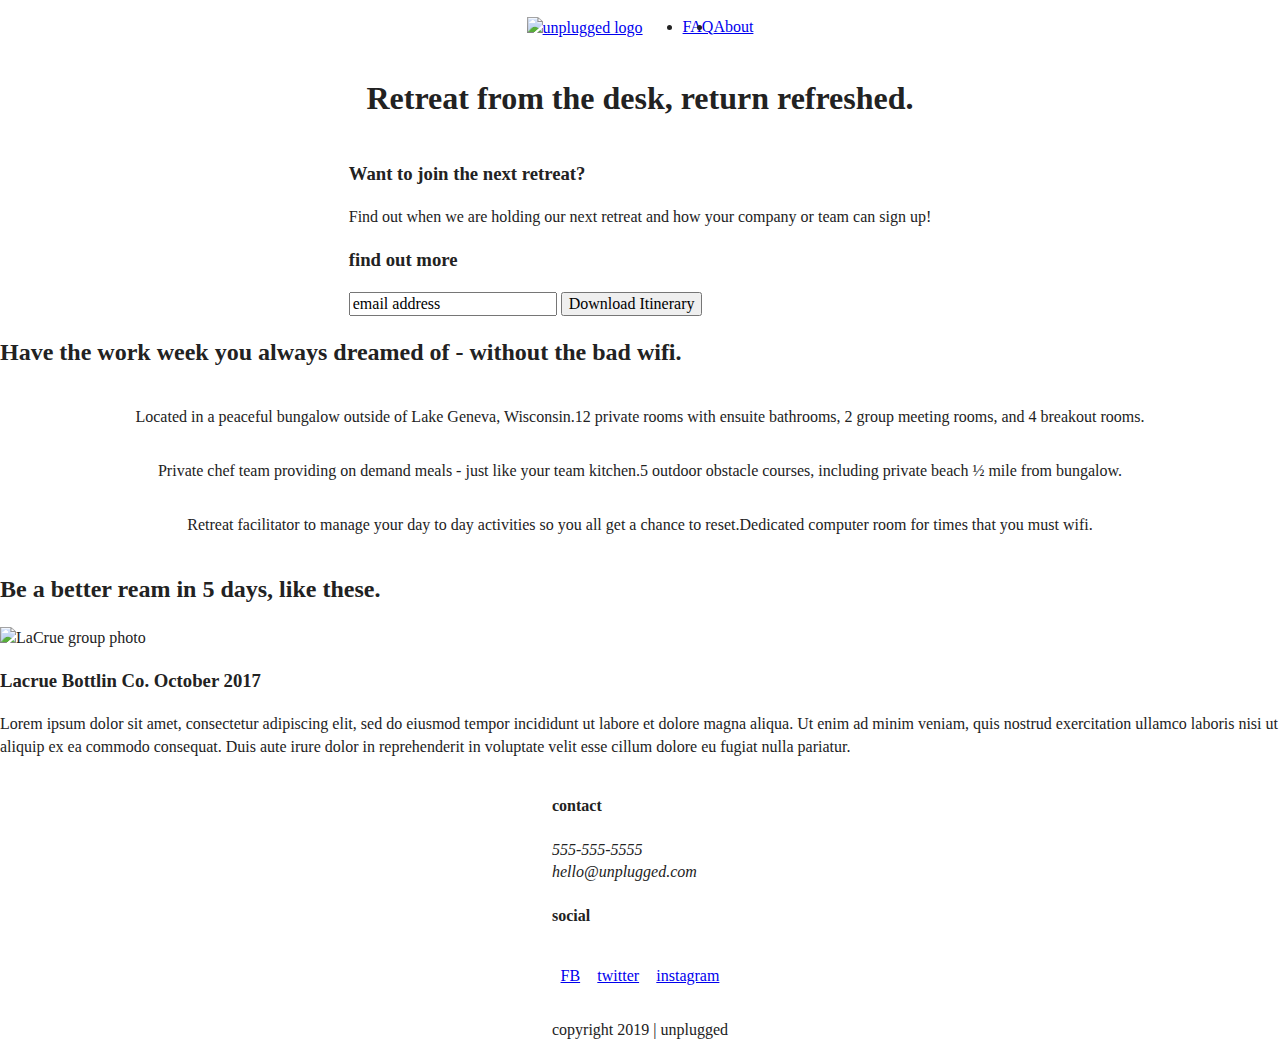
==== index.html @ d58a737f "Added flex properties" ====
<!doctype html>
<html class="no-js" lang="">

<head>
  <meta charset="utf-8">
  <title>Unplugged | Home</title>
  <meta name="description" content="">
  <meta name="viewport" content="width=device-width, initial-scale=1">

  <meta property="og:title" content="">
  <meta property="og:type" content="">
  <meta property="og:url" content="">
  <meta property="og:image" content="">

  <link rel="manifest" href="site.webmanifest">
  <link rel="apple-touch-icon" href="icon.png">
  <!-- Place favicon.ico in the root directory -->

  <link rel="stylesheet" href="css/normalize.css">
  <link rel="stylesheet" href="css/main.css">

  <meta name="theme-color" content="#fafafa">
</head>

<body>
  <header>
    <div class="content-wrapper">
      <a href="#">
        <img src="" alt="unplugged logo">
      </a>
      <div class="header-divider"></div>
        <nav>
          <ul>
            <li><a href="faq/index.html" target="_blank">FAQ</a></li>
            <li><a href="about/index.html" target="_blank">About</a></li>
          </ul>
        </nav>
    </div>
  </header>

  <main>
    <section class="hero-area"> 
      <div class="content-wrapper">
        <h1> Retreat from the desk, return refreshed.</h1>
      </div>
    </section>

    <aside>
      <div class="content-wrapper">
        <div class="form-description">
          <h3>Want to join the next retreat?</h3>
          <p>Find out when we are holding our next retreat and how your company or team can sign up!
          </p>
        </div>
        <div class= "form">
          <h3>find out more</h3>
          <input type="text" name="name" value="email address">
          <input type="button" value="Download Itinerary">
        </div>
      </div>
    </aside>

    <section class="features">
      <div class="content-wrapper">
        <h2>Have the work week you always dreamed of - without the bad wifi.</h2>
        <div class= "features-items">
          <article>
            <p class="fontawesome-icon"></p>
            <p class= "feature-description">Located in a peaceful bungalow outside of Lake Geneva, Wisconsin. </p>
          </article>

          <article>
            <p class="fontawesome-icon"></p>
            <p class= "feature-description">12 private rooms with ensuite bathrooms, 2 group meeting rooms, and 4 breakout rooms.</p>
          </article>

          <article>
            <p class="fontawesome-icon"></p>
            <p class= "feature-description">Private chef team providing on demand meals - just like your team kitchen.</p>
          </article>

          <article>
            <p class="fontawesome-icon"></p>
            <p class= "feature-description">5 outdoor obstacle courses, including private beach ½ mile from bungalow.</p>
          </article>

          <article>
            <p class="fontawesome-icon"></p>
            <p class= "feature-description">Retreat facilitator to manage your day to day activities so you all get a chance to reset.</p>
          </article>

          <article>
            <p class="fontawesome-icon"></p>
            <p class= "feature-description">Dedicated computer room for times that you must wifi.</p>
          </article>
      </div>
      </div>

    </section>

    <section class= "reviews">
      <div class= "content-wrapper">
          <h2>Be a better ream in 5 days, like these.</h2>
          <img src="" alt="LaCrue group photo">
        <article>
          <div class="review-quote">
          <h3>Lacrue Bottlin Co. October 2017</h3>
          <p>Lorem ipsum dolor sit amet, consectetur adipiscing elit, sed do eiusmod tempor incididunt ut labore et dolore magna aliqua. Ut enim ad minim veniam, quis nostrud exercitation ullamco laboris nisi ut aliquip ex ea commodo consequat. Duis aute irure dolor in reprehenderit in voluptate velit esse cillum dolore eu fugiat nulla pariatur. </p>
        </div>
        </article>
      </div>
    </section>

</main>

<footer>
  <div class="content-wrapper">
    <div class= "footer-content">
      <div class="contact">
        <h4>contact</h4>
        <address>
          <p>555-555-5555<br>
            hello@unplugged.com
          </p>
        </address>
      </div>
      <div class="social">
        <h4>social</h4>
        <div class="social-icons">
          <p>
            <a href="https://www.facebook.com/yoursite" target="_blank">FB</a>
          </p>
          <p>
            <a href="https://www.twitter.com/yoursite" target="_blank">twitter</a>
          </p>
          <p>
            <a href="https://www.instagram.com/yoursite" target="_blank">instagram</a>
          </p>
        </div>
      </div>
      <div class="copyright">
        <p>copyright 2019 | unplugged</p>
      </div>
    </div>
  </div>

  
</footer>

  <script src="js/vendor/modernizr-3.11.2.min.js"></script>
  <script src="js/plugins.js"></script>
  <script src="js/main.js"></script>

  <!-- Google Analytics: change UA-XXXXX-Y to be your site's ID. -->
  <script>
    window.ga = function () { ga.q.push(arguments) }; ga.q = []; ga.l = +new Date;
    ga('create', 'UA-XXXXX-Y', 'auto'); ga('set', 'anonymizeIp', true); ga('set', 'transport', 'beacon'); ga('send', 'pageview')
  </script>
  <script src="https://www.google-analytics.com/analytics.js" async></script>
</body>
</html>
---- css/main.css ----
/*! HTML5 Boilerplate v6.1.0 | MIT License | https://html5boilerplate.com/ */

/*
 * What follows is the result of much research on cross-browser styling.
 * Credit left inline and big thanks to Nicolas Gallagher, Jonathan Neal,
 * Kroc Camen, and the H5BP dev community and team.
 */

/* ==========================================================================
   Base styles: opinionated defaults
   ========================================================================== */

   html {
    color: #222;
    font-size: 1em;
    line-height: 1.4;
}

/*
 * Remove text-shadow in selection highlight:
 * https://twitter.com/miketaylr/status/12228805301
 *
 * Vendor-prefixed and regular ::selection selectors cannot be combined:
 * https://stackoverflow.com/a/16982510/7133471
 *
 * Customize the background color to match your design.
 */

::-moz-selection {
    background: #b3d4fc;
    text-shadow: none;
}

::selection {
    background: #b3d4fc;
    text-shadow: none;
}

/*
 * A better looking default horizontal rule
 */

hr {
    display: block;
    height: 1px;
    border: 0;
    border-top: 1px solid #ccc;
    margin: 1em 0;
    padding: 0;
}

/*
 * Remove the gap between audio, canvas, iframes,
 * images, videos and the bottom of their containers:
 * https://github.com/h5bp/html5-boilerplate/issues/440
 */

audio,
canvas,
iframe,
img,
svg,
video {
    vertical-align: middle;
}

/*
 * Remove default fieldset styles.
 */

fieldset {
    border: 0;
    margin: 0;
    padding: 0;
}

/*
 * Allow only vertical resizing of textareas.
 */

textarea {
    resize: vertical;
}

/* ==========================================================================
   Browser Upgrade Prompt
   ========================================================================== */

.browserupgrade {
    margin: 0.2em 0;
    background: #ccc;
    color: #000;
    padding: 0.2em 0;
}

/* ==========================================================================
   Author's custom styles
   ========================================================================== */

/***** Base Styles *****/

header, footer{
  display:flex;
  justify-content: center;
  align-items: center;
  flex-flow: row wrap;
}

header .content-wrapper{
  display:flex;
  justify-content: center;
  align-items: center;
  flex-flow: row wrap;
}

header nav{
  display: flex;
  justify-content: space-around ;
  align-items: center;
  flex-flow: row wrap;
}

header nav ul{
  display:flex;
  justify-content:space-around;
}

footer .social-icons{
  display: flex;
  justify-content: space-around;
  align-items: center;
}

footer .social-icons p {
  display: flex;
  justify-content: center;
  align-items: center;
}

/***** Homepage *****/

.hero-area{
  display: flex;
  justify-content: center;
}

aside{
  display: flex;
  justify-content: center;
  align-items: center;
  flex-flow: row wrap;
}

.features{
  display: flex;
  justify-content: center;
}

.features .features-items{
  display: flex;
  justify-content: center;
  align-items: center;
  flex-flow: row wrap;
}

.reviews{
  display:flex;
  justify-content: center;
  flex-flow: row wrap;
}

/***** ABOUT *****/

.mission{
  display: flex;
  justify-content: center;
  align-items: center;
  flex-flow: row wrap;
}

.contact-section{
  display:flex;
  justify-content: center;
  align-items: center;
  flex-flow: row wrap;
}


/***** FAQ PAGE *****/

.faq-section{
  display: flex;
  justify-content: center;
  align-items: center;
  flex-flow: row wrap;
}

.faq-section .content-wrapper{
  display: flex;
  justify-content: center;
  align-items: center;
  flex-flow: row wrap;
}










/* ==========================================================================
   Helper classes
   ========================================================================== */

/*
 * Hide visually and from screen readers
 */

.hidden {
    display: none !important;
}

/*
 * Hide only visually, but have it available for screen readers:
 * https://snook.ca/archives/html_and_css/hiding-content-for-accessibility
 *
 * 1. For long content, line feeds are not interpreted as spaces and small width
 *    causes content to wrap 1 word per line:
 *    https://medium.com/@jessebeach/beware-smushed-off-screen-accessible-text-5952a4c2cbfe
 */

.visuallyhidden {
    border: 0;
    clip: rect(0 0 0 0);
    height: 1px;
    margin: -1px;
    overflow: hidden;
    padding: 0;
    position: absolute;
    width: 1px;
    white-space: nowrap; /* 1 */
}

/*
 * Extends the .visuallyhidden class to allow the element
 * to be focusable when navigated to via the keyboard:
 * https://www.drupal.org/node/897638
 */

.visuallyhidden.focusable:active,
.visuallyhidden.focusable:focus {
    clip: auto;
    height: auto;
    margin: 0;
    overflow: visible;
    position: static;
    width: auto;
    white-space: inherit;
}

/*
 * Hide visually and from screen readers, but maintain layout
 */

.invisible {
    visibility: hidden;
}

/*
 * Clearfix: contain floats
 *
 * For modern browsers
 * 1. The space content is one way to avoid an Opera bug when the
 *    `contenteditable` attribute is included anywhere else in the document.
 *    Otherwise it causes space to appear at the top and bottom of elements
 *    that receive the `clearfix` class.
 * 2. The use of `table` rather than `block` is only necessary if using
 *    `:before` to contain the top-margins of child elements.
 */

.clearfix:before,
.clearfix:after {
    content: " "; /* 1 */
    display: table; /* 2 */
}

.clearfix:after {
    clear: both;
}

/* ==========================================================================
   EXAMPLE Media Queries for Responsive Design.
   These examples override the primary ('mobile first') styles.
   Modify as content requires.
   ========================================================================== */

@media only screen and (min-width: 35em) {
    /* Style adjustments for viewports that meet the condition */
}

@media print,
       (-webkit-min-device-pixel-ratio: 1.25),
       (min-resolution: 1.25dppx),
       (min-resolution: 120dpi) {
    /* Style adjustments for high resolution devices */
}

/* ==========================================================================
   Print styles.
   Inlined to avoid the additional HTTP request:
   https://www.phpied.com/delay-loading-your-print-css/
   ========================================================================== */

@media print {
    *,
    *:before,
    *:after {
        background: transparent !important;
        color: #000 !important; /* Black prints faster */
        -webkit-box-shadow: none !important;
        box-shadow: none !important;
        text-shadow: none !important;
    }

    a,
    a:visited {
        text-decoration: underline;
    }

    a[href]:after {
        content: " (" attr(href) ")";
    }

    abbr[title]:after {
        content: " (" attr(title) ")";
    }

    /*
     * Don't show links that are fragment identifiers,
     * or use the `javascript:` pseudo protocol
     */

    a[href^="#"]:after,
    a[href^="javascript:"]:after {
        content: "";
    }

    pre {
        white-space: pre-wrap !important;
    }
    pre,
    blockquote {
        border: 1px solid #999;
        page-break-inside: avoid;
    }

    /*
     * Printing Tables:
     * http://css-discuss.incutio.com/wiki/Printing_Tables
     */

    thead {
        display: table-header-group;
    }

    tr,
    img {
        page-break-inside: avoid;
    }

    p,
    h2,
    h3 {
        orphans: 3;
        widows: 3;
    }

    h2,
    h3 {
        page-break-after: avoid;
    }
}
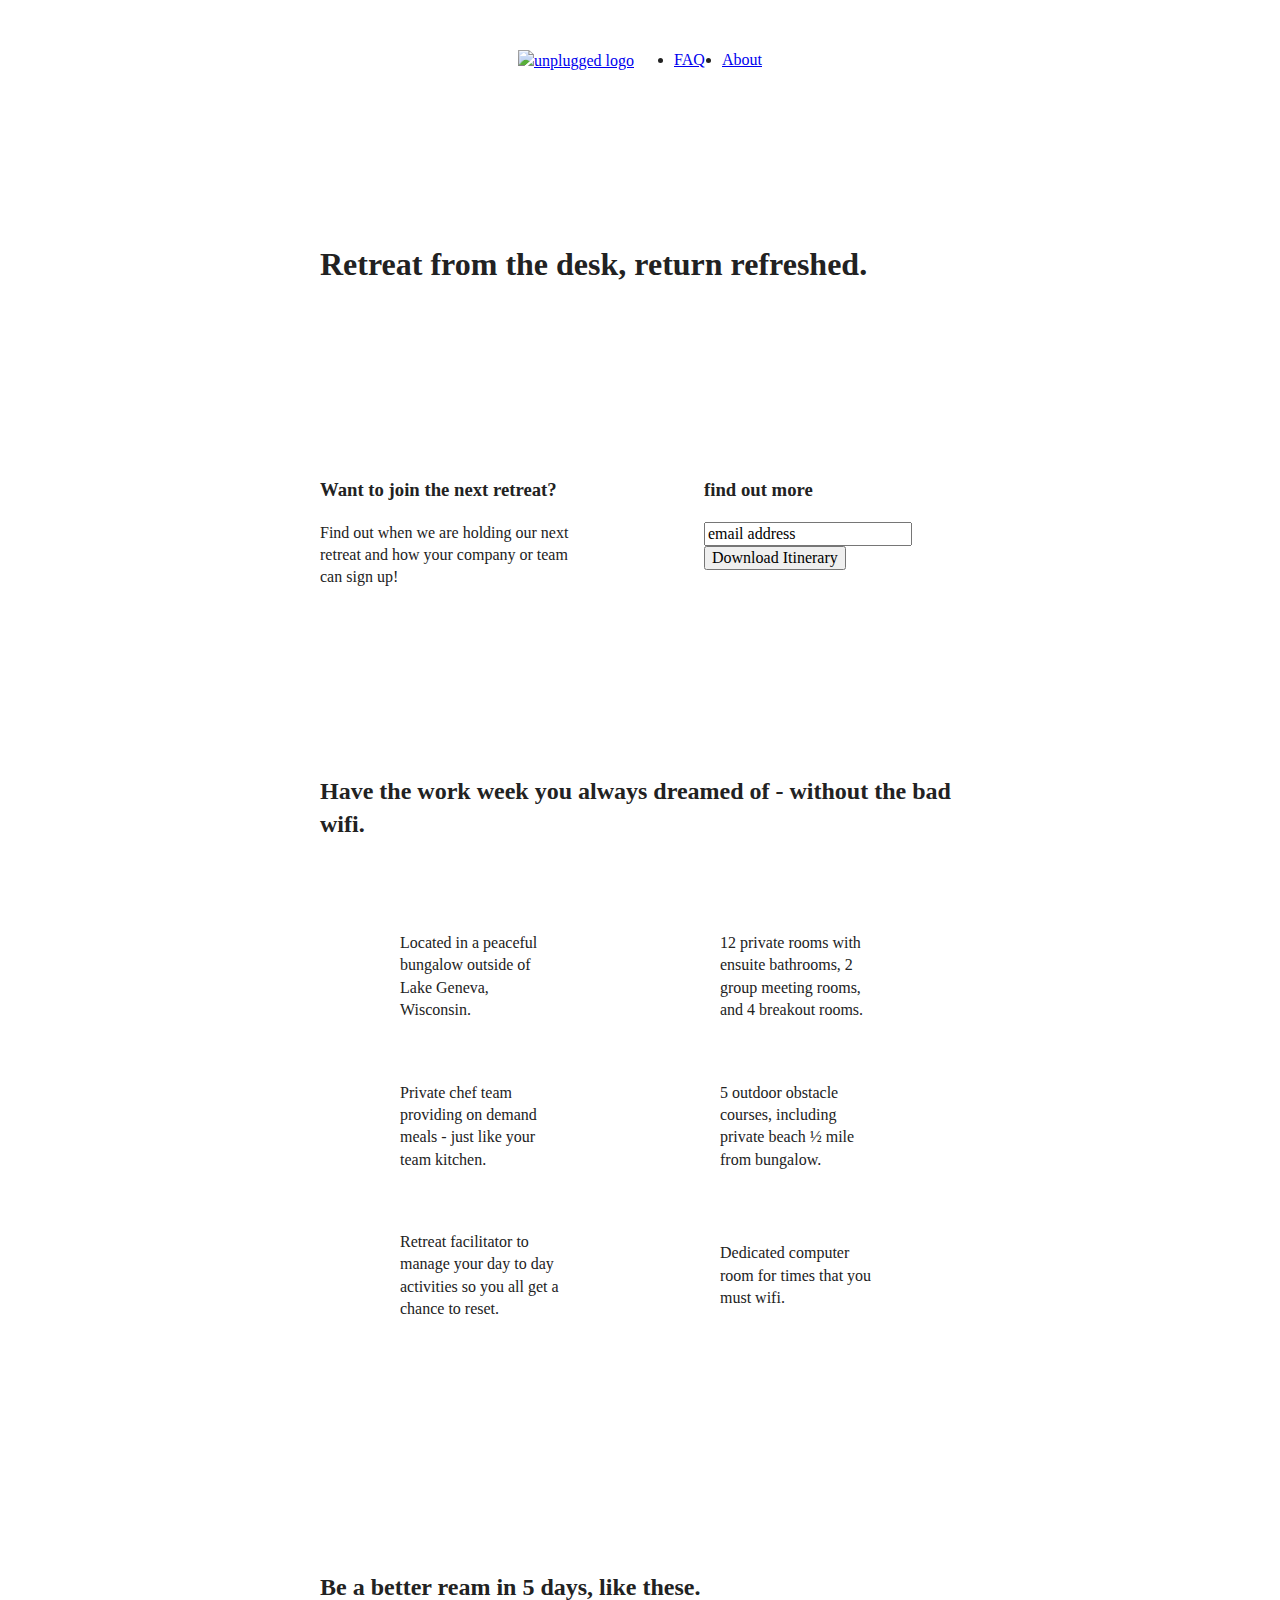
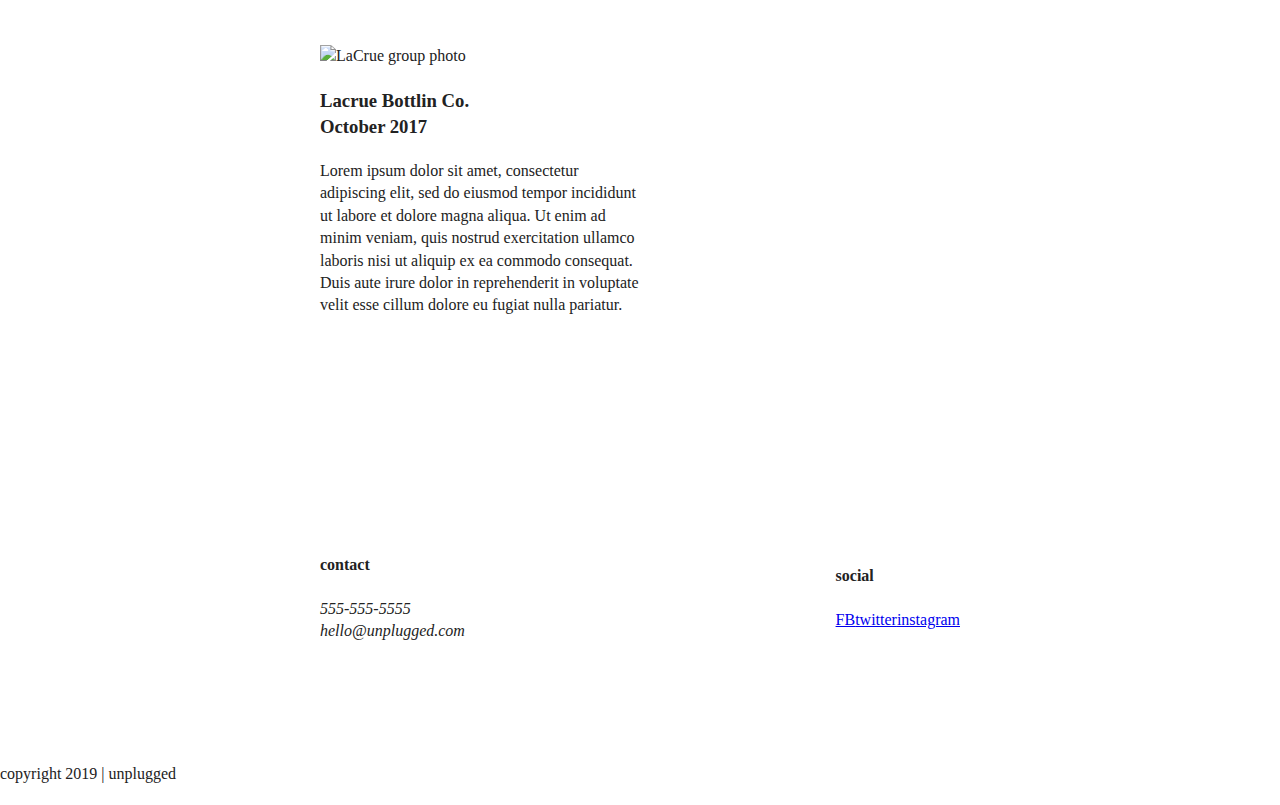
==== commit 7740d7c8: "Added tablet media dimensions" ====
--- a/index.html
+++ b/index.html
@@ -138,13 +138,11 @@
           </p>
         </div>
       </div>
-      <div class="copyright">
+    </div>
+  </div>
+  <div class="copyright">
         <p>copyright 2019 | unplugged</p>
       </div>
-    </div>
-  </div>
-
-  
 </footer>
 
   <script src="js/vendor/modernizr-3.11.2.min.js"></script>
--- a/css/main.css
+++ b/css/main.css
@@ -99,6 +99,11 @@
 
 /***** Base Styles *****/
 
+.content-wrapper{
+  width: 90%;
+  margin: 50px 0;
+}
+
 header, footer{
   display:flex;
   justify-content: center;
@@ -106,11 +111,23 @@
   flex-flow: row wrap;
 }
 
+header{
+  padding: 15px 0;
+}
+
 header .content-wrapper{
   display:flex;
   justify-content: center;
   align-items: center;
   flex-flow: row wrap;
+
+  margin: 0;
+}
+
+.header-divider{
+  width: 100%;
+  height: 1px;
+  margin: 10px 0 20px 0;
 }
 
 header nav{
@@ -118,11 +135,32 @@
   justify-content: space-around ;
   align-items: center;
   flex-flow: row wrap;
+
+  width: 60%;
 }
 
 header nav ul{
   display:flex;
   justify-content:space-around;
+
+  width: 100%;
+}
+
+footer{
+  flex-direction: column;
+}
+
+footer .content-wrapper{
+  width: 55%;
+  margin: 50px 0;
+}
+
+footer p{
+  margin: 0;
+}
+
+footer .contact{
+  margin-bottom: 50px;
 }
 
 footer .social-icons{
@@ -137,12 +175,19 @@
   align-items: center;
 }
 
+.copyright{
+  margin: 20px 0;
+}
+
 /***** Homepage *****/
 
 .hero-area{
   display: flex;
   justify-content: center;
-}
+  flex-flow: row wrap;
+}
+
+/* Aside */
 
 aside{
   display: flex;
@@ -151,17 +196,34 @@
   flex-flow: row wrap;
 }
 
+/* Features */
+
 .features{
   display: flex;
   justify-content: center;
 }
 
+.features h2{
+  margin-bottom: 60px;
+}
+
 .features .features-items{
   display: flex;
   justify-content: center;
   align-items: center;
   flex-flow: row wrap;
 }
+
+.features article{
+  width: 63%;
+  margin: 30px 0;
+}
+
+.features p{
+  margin: 0;
+}
+
+/* Reviews */
 
 .reviews{
   display:flex;
@@ -169,6 +231,15 @@
   flex-flow: row wrap;
 }
 
+.reviews h2{
+  margin-bottom: 40px;
+}
+
+.reviews h3{
+  width: 55%;
+  margin: 20px 0;
+}
+
 /***** ABOUT *****/
 
 .mission{
@@ -185,6 +256,10 @@
   flex-flow: row wrap;
 }
 
+.contact-content p{
+  margin: 0;
+}
+
 
 /***** FAQ PAGE *****/
 
@@ -202,9 +277,13 @@
   flex-flow: row wrap;
 }
 
-
-
-
+.faq-section h2{
+  margin-bottom: 40px;
+}
+
+.faq-content {
+  margin-bottom: 50px;
+}
 
 
 
@@ -297,8 +376,142 @@
    Modify as content requires.
    ========================================================================== */
 
-@media only screen and (min-width: 35em) {
-    /* Style adjustments for viewports that meet the condition */
+@media screen and (min-width: 768px) {
+    /* Tablet Styles */
+
+    /* General Styles */
+    .content-wrapper{
+      max-width: 640px;
+      margin: 100px 0;
+    }
+
+    /***** HOME *****/
+
+    /* Header */
+    header{
+      justify-content: space-around;
+      padding: 33px 0;
+    }
+
+    header .content-wrapper{
+      width: 100%;
+      justify-content: center;
+    }
+
+    header nav{
+      width: 20%;
+    }
+
+    header nav ul{
+      display:flex;
+      justify-content:space-between;
+    }
+
+    .header-divider {
+      display: none;
+  }
+
+  /* Hero section*/
+
+  /* Aside */
+  aside .content-wrapper {
+    margin: 50px 0;
+    display: flex;
+    justify-content: space-between;
+    flex-flow: row wrap;
+  }
+
+  aside .content-wrapper .form-description,
+  aside .content-wrapper .form {        
+      width: 40%;         
+      margin: 0;
+  }  
+
+  /* Features */
+
+  .features article{
+    display: flex;
+    justify-content: center;
+    align-items: center;
+    flex-flow: column wrap;
+    flex-basis: 50%;
+  }
+
+  .features .feature-description{
+    width:50%;
+  }
+
+  /* Reviews */
+  .reviews article{
+    display: flex;
+    justify-content: space-between;
+  }
+
+  .reviews article div{
+    width: 50%;
+  }
+
+  /* Footer */
+  footer .content-wrapper{
+    width: 65%;
+    margin: 100px 0;
+  }
+
+  .footer-content{
+    display:flex;
+    justify-content:space-between;
+    align-items: center;
+  }
+
+  footer .contact{
+    margin-bottom: 0;
+  }
+
+  footer .copyright{
+    width: 100%;
+  }
+
+/***** ABOUT *****/
+
+  .mission-content {
+    display: flex;
+    justify-content:space-between;
+    align-items:center; 
+    padding-top: 20px;
+  }
+
+  .mission-content p {
+    width: 45%;
+  }
+
+  .contact-section .content-wrapper h2 {
+    width: 80%;
+  }
+
+  .contact-content {
+    display: flex;
+    justify-content: space-between;
+    align-items:flex-start;
+  }
+
+  /***** FAQ *****/
+  .faq-section .content-wrapper {
+    justify-content: space-between;
+}
+
+  .faq-content {
+      flex-basis: 45%;
+  }
+
+  .faq-section h2 {
+      width: 100%;
+  }
+
+
+
+}
+@media screen and (min-width: 1200px) {
+    /* Desktop */
 }
 
 @media print,
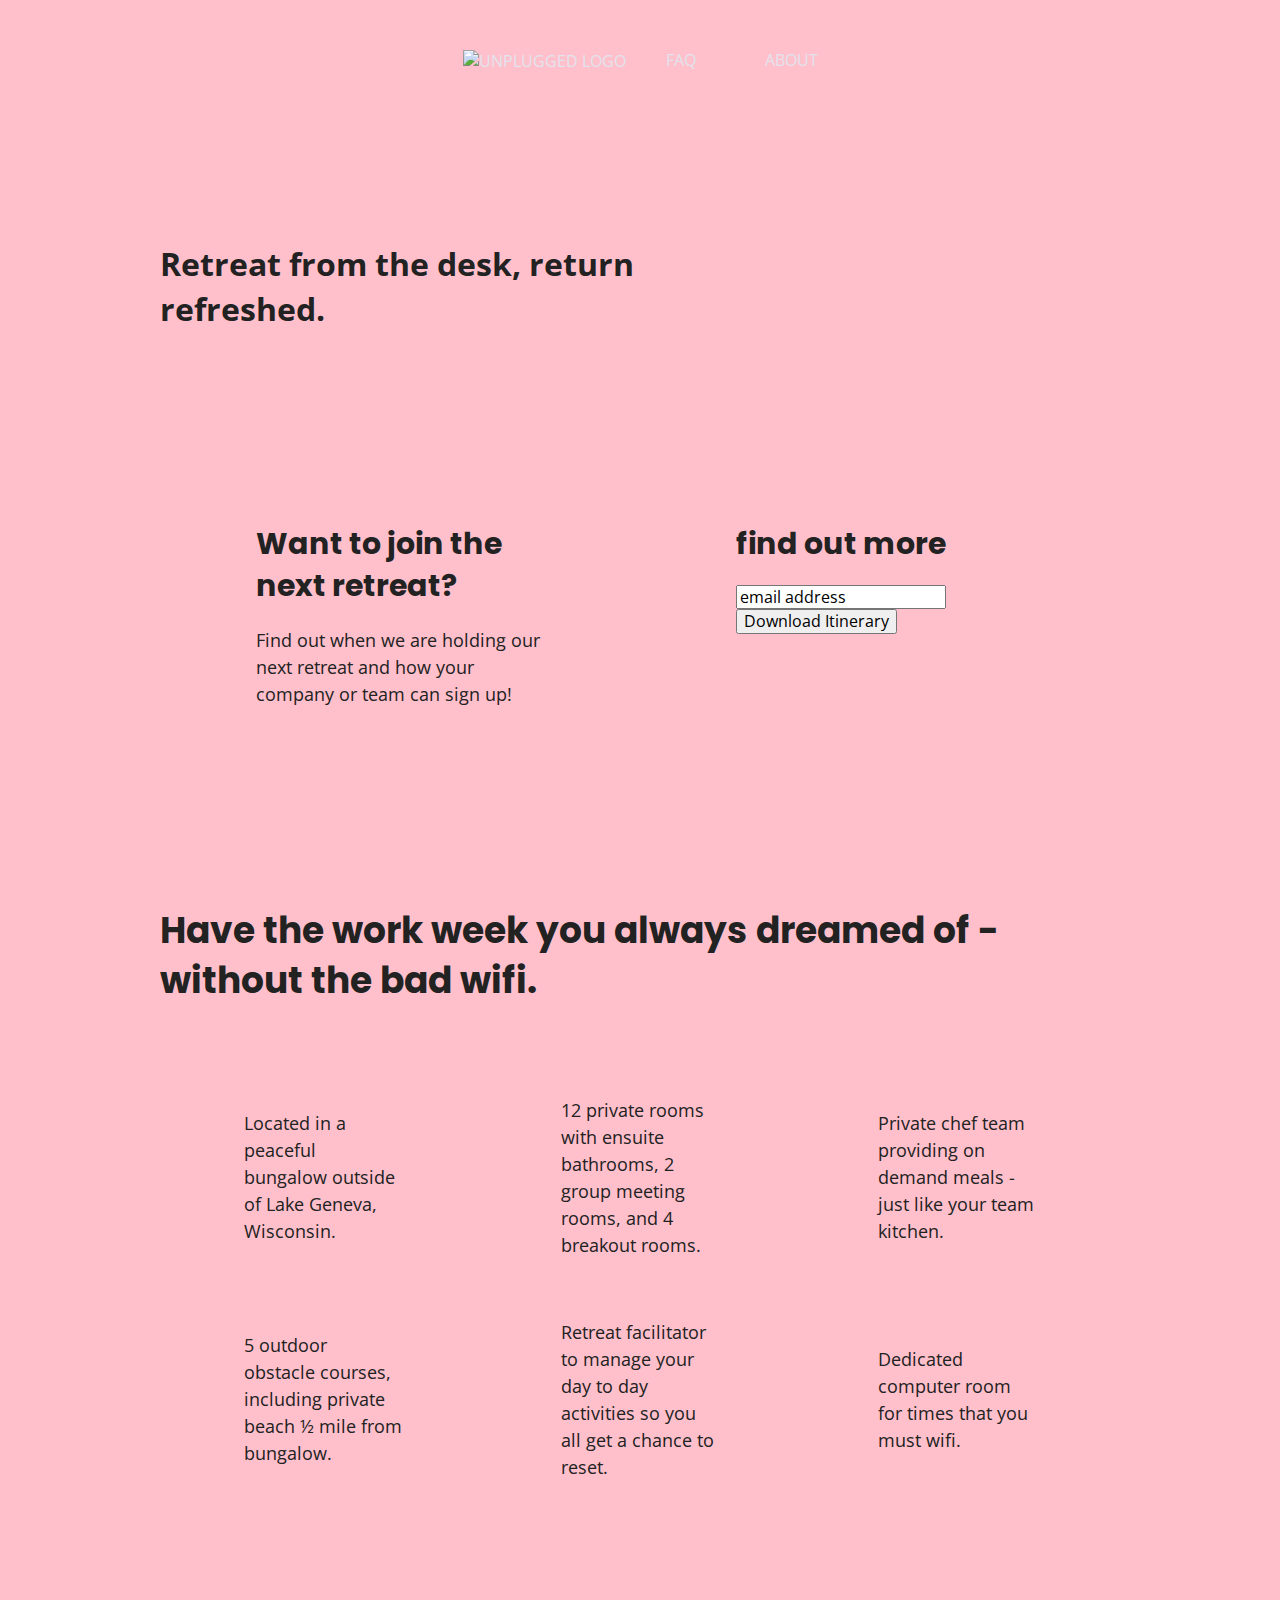
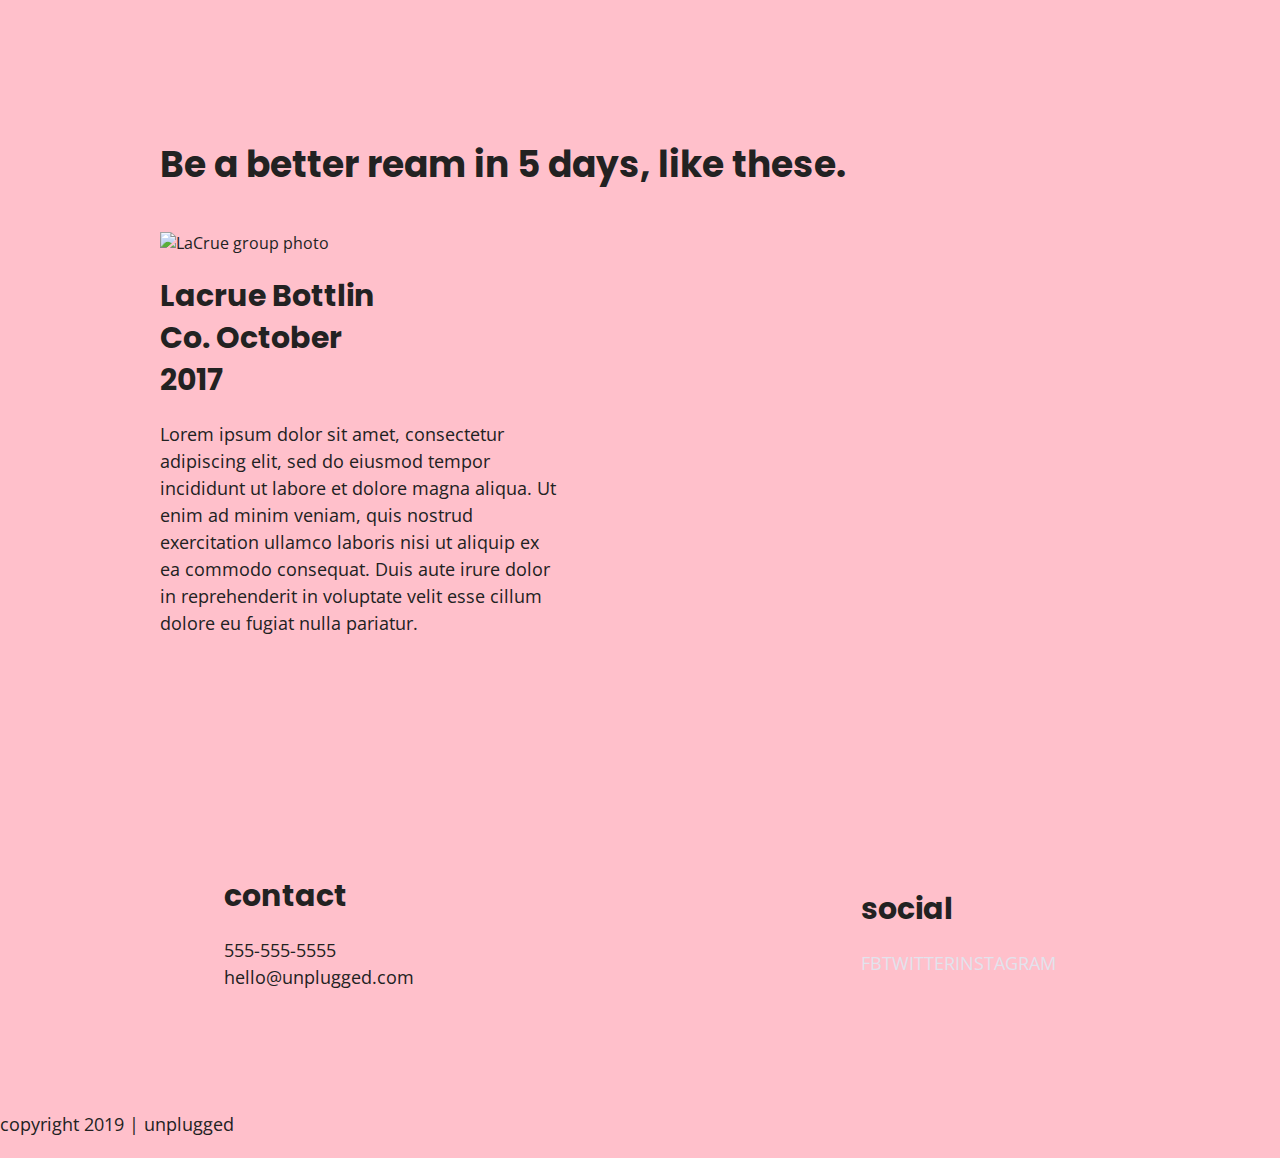
==== commit fa5219ed: "Added font styles/sizes/heights/colors" ====
--- a/index.html
+++ b/index.html
@@ -18,6 +18,9 @@
 
   <link rel="stylesheet" href="css/normalize.css">
   <link rel="stylesheet" href="css/main.css">
+  
+  <!-- Google Fonts -->
+  <link href="https://fonts.googleapis.com/css?family=Open+Sans:400,700|Poppins:500,700" rel="stylesheet">
 
   <meta name="theme-color" content="#fafafa">
 </head>
--- a/css/main.css
+++ b/css/main.css
@@ -97,6 +97,63 @@
    Author's custom styles
    ========================================================================== */
 
+/***** General Layout Styles *****/
+html {
+	font-size: 16px;
+}
+ 
+body {
+    font-family: 'Open Sans', sans-serif;
+    font-size: 1em;
+}
+ 
+ul, ol {
+  list-style-type: none;
+ 
+}
+ 
+a {
+	color: #e2e3ed;
+  text-decoration: none;
+  text-transform: uppercase;
+}
+ 
+h2 {
+  font-family: 'Poppins', sans-serif;
+  font-size: 2.25em;
+}
+ 
+h3, 
+h4 {
+  font-family: 'Poppins', sans-serif;
+  font-size: 1.875em;
+  margin: 20px 0;
+}
+ 
+p {
+	font-size: 1.125em;
+  line-height: 1.5em;
+}
+ 
+img {
+ 
+}
+ 
+figure {
+ 
+}
+ 
+address {
+  font-style: normal;
+}
+ 
+.content-wrapper {
+  width: 90%;
+  margin: 50px 0;
+}
+
+
+   
 /***** Base Styles *****/
 
 .content-wrapper{
@@ -512,6 +569,58 @@
 }
 @media screen and (min-width: 1200px) {
     /* Desktop */
+    body{
+      background-color: pink;
+    }
+/* Base styles */
+    .content-wrapper{
+      max-width: 960px;
+    }
+
+    /* HOME PAGE */
+
+    /* Hero */
+    .hero-area h1{
+      width: 60%;
+    }
+
+    /* Aside */
+    aside .content-wrapper{
+      justify-content: space-around;
+    }
+
+    aside .content-wrapper .form-description,
+    aside .content-wrapper .form {
+        width: 30%;
+    }
+
+    /* Features */
+    .features h2{
+      width: 90%;
+    }
+
+    .features article{
+      flex-basis: 33%;
+    }
+
+    /* Reviews */
+    .reviews article div {
+      width: 42%;
+    }
+
+    /* ABOUT PAGE */
+    .mission h2,
+    .contact-section .content-wrapper h2 {
+        width: 96%;
+    }
+
+    /* FAQ PAGE */
+    .faq h2 {
+      width: 100%;
+  }
+  
+
+
 }
 
 @media print,
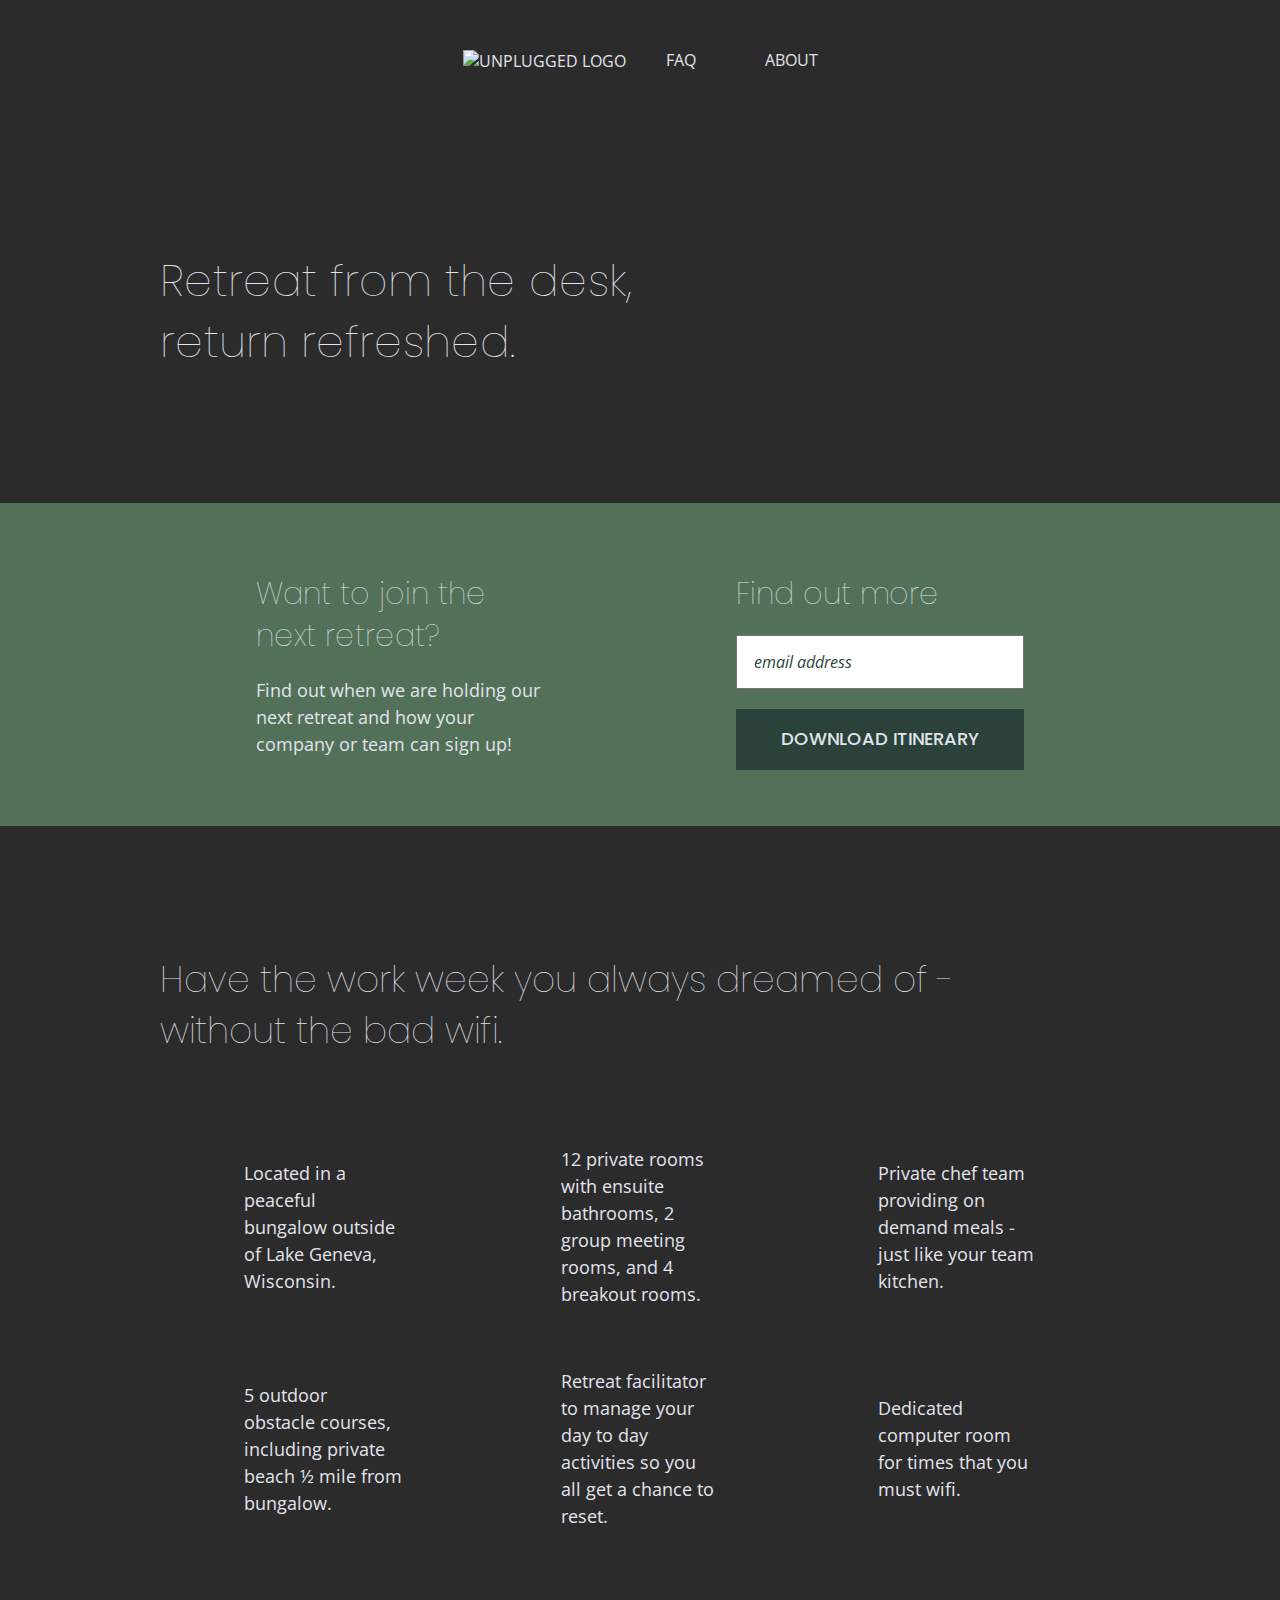
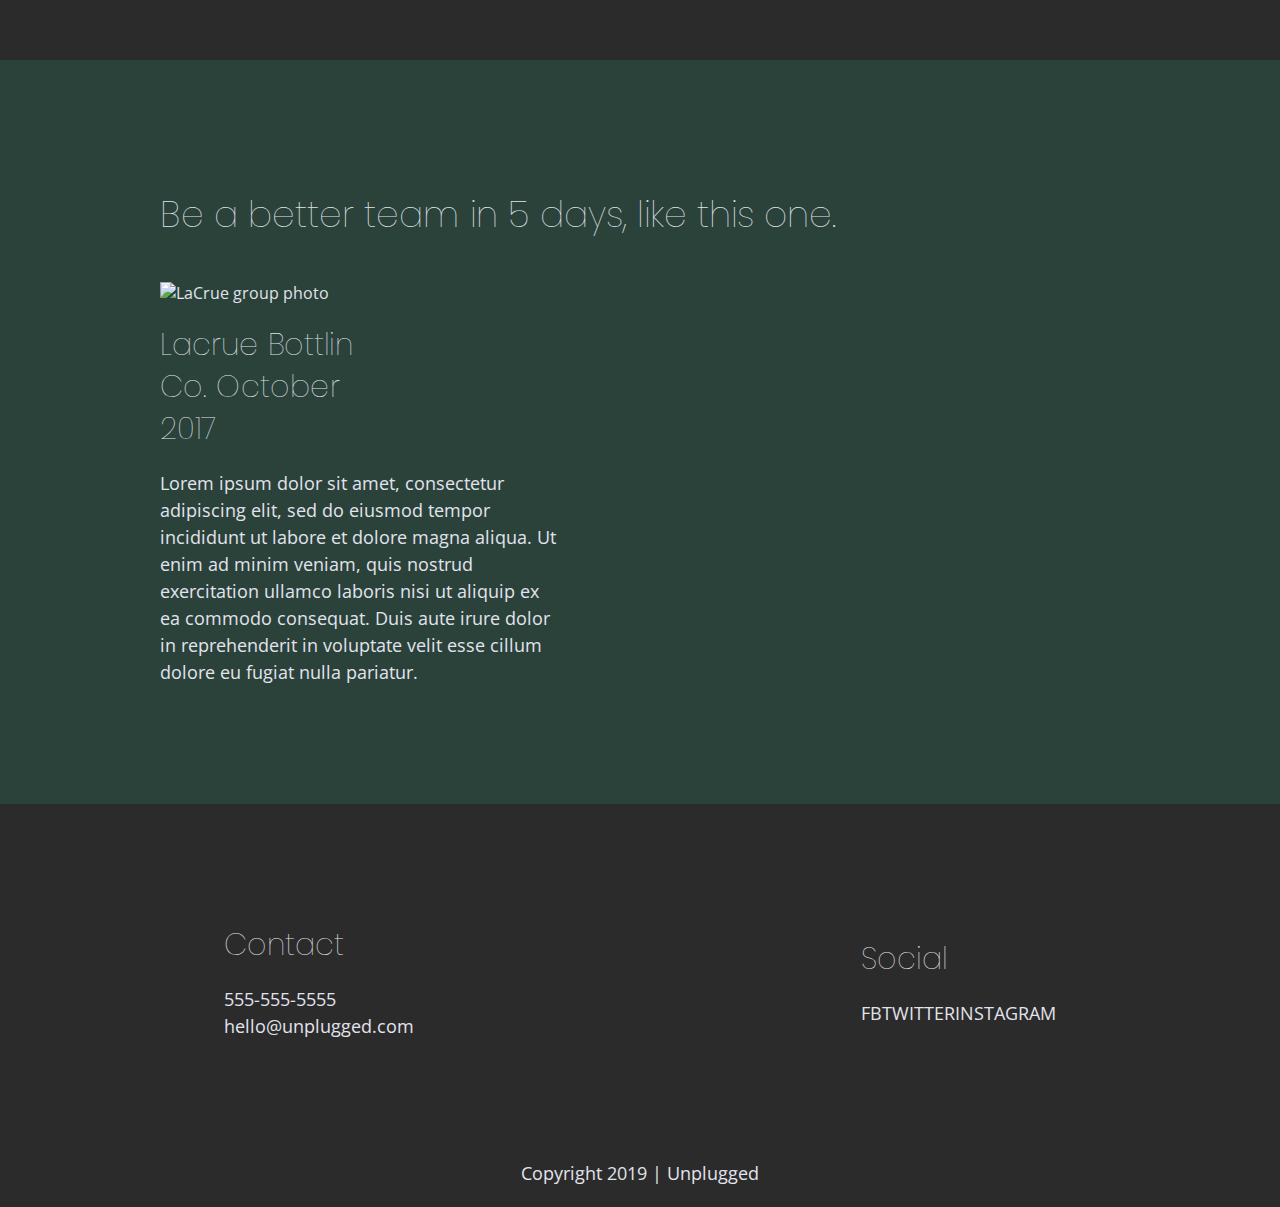
==== commit 124677f7: "Background colors and font colors/styles" ====
--- a/index.html
+++ b/index.html
@@ -56,7 +56,7 @@
           </p>
         </div>
         <div class= "form">
-          <h3>find out more</h3>
+          <h3>Find out more</h3>
           <input type="text" name="name" value="email address">
           <input type="button" value="Download Itinerary">
         </div>
@@ -103,7 +103,7 @@
 
     <section class= "reviews">
       <div class= "content-wrapper">
-          <h2>Be a better ream in 5 days, like these.</h2>
+          <h2>Be a better team in 5 days, like this one.</h2>
           <img src="" alt="LaCrue group photo">
         <article>
           <div class="review-quote">
@@ -113,14 +113,13 @@
         </article>
       </div>
     </section>
-
 </main>
 
 <footer>
   <div class="content-wrapper">
     <div class= "footer-content">
       <div class="contact">
-        <h4>contact</h4>
+        <h4>Contact</h4>
         <address>
           <p>555-555-5555<br>
             hello@unplugged.com
@@ -128,7 +127,7 @@
         </address>
       </div>
       <div class="social">
-        <h4>social</h4>
+        <h4>Social</h4>
         <div class="social-icons">
           <p>
             <a href="https://www.facebook.com/yoursite" target="_blank">FB</a>
@@ -144,7 +143,7 @@
     </div>
   </div>
   <div class="copyright">
-        <p>copyright 2019 | unplugged</p>
+        <p>Copyright 2019 | Unplugged</p>
       </div>
 </footer>
 
--- a/css/main.css
+++ b/css/main.css
@@ -105,6 +105,8 @@
 body {
     font-family: 'Open Sans', sans-serif;
     font-size: 1em;
+    background-color: #2b2b2b;
+    color: #e2e3ed;
 }
  
 ul, ol {
@@ -121,6 +123,7 @@
 h2 {
   font-family: 'Poppins', sans-serif;
   font-size: 2.25em;
+  font-weight: lighter;
 }
  
 h3, 
@@ -128,6 +131,7 @@
   font-family: 'Poppins', sans-serif;
   font-size: 1.875em;
   margin: 20px 0;
+  font-weight: lighter;
 }
  
 p {
@@ -152,8 +156,7 @@
   margin: 50px 0;
 }
 
-
-   
+ 
 /***** Base Styles *****/
 
 .content-wrapper{
@@ -234,16 +237,22 @@
 
 .copyright{
   margin: 20px 0;
+  text-align: center;
 }
 
 /***** Homepage *****/
-
 .hero-area{
   display: flex;
   justify-content: center;
   flex-flow: row wrap;
 }
 
+.hero-area h1{
+  font-family: 'Poppins', Helvetica, Arial, sans-serif;
+  font-weight:lighter;
+  font-size: 2.75em;
+}
+
 /* Aside */
 
 aside{
@@ -251,6 +260,32 @@
   justify-content: center;
   align-items: center;
   flex-flow: row wrap;
+  background-color: #527158;
+}
+aside .form {
+  margin-top: 30px;
+}
+ 
+input[type=text] {
+  box-sizing: border-box;
+  width: 100%;
+  color: #2a423a;
+  font-style: italic;
+  padding: 1em;
+}
+ 
+input[type=button] {
+  width: 100%;
+  padding: 20px 0;
+  margin-top: 20px;
+  background-color: #2a423a;
+  font-family: 'Poppins', Helvetica, Arial, sans-serif;
+  font-weight: 500;
+  font-size: 1.125em;
+  color: #e2e3ed;
+  border: none;
+  text-align: center;
+  text-transform: uppercase;
 }
 
 /* Features */
@@ -286,6 +321,7 @@
   display:flex;
   justify-content: center;
   flex-flow: row wrap;
+  background-color: #2a423a;
 }
 
 .reviews h2{
@@ -569,9 +605,7 @@
 }
 @media screen and (min-width: 1200px) {
     /* Desktop */
-    body{
-      background-color: pink;
-    }
+   
 /* Base styles */
     .content-wrapper{
       max-width: 960px;
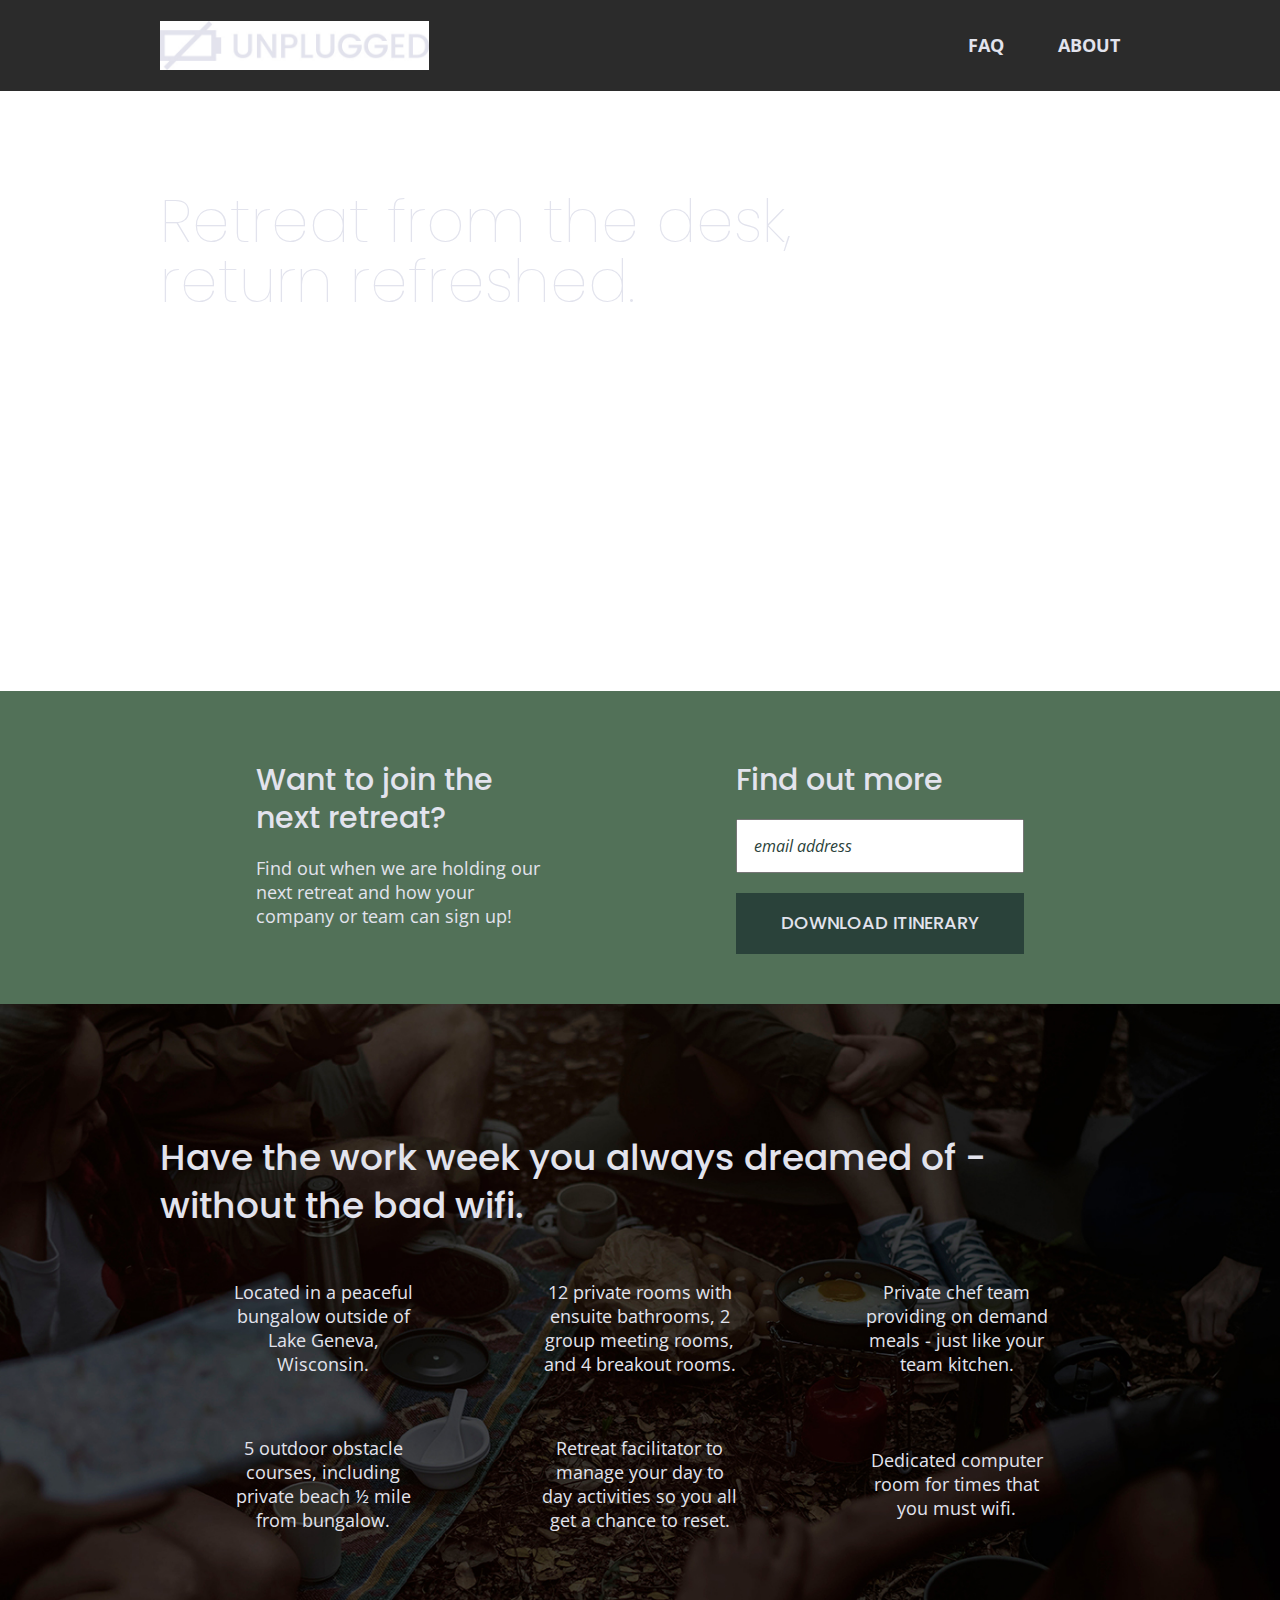
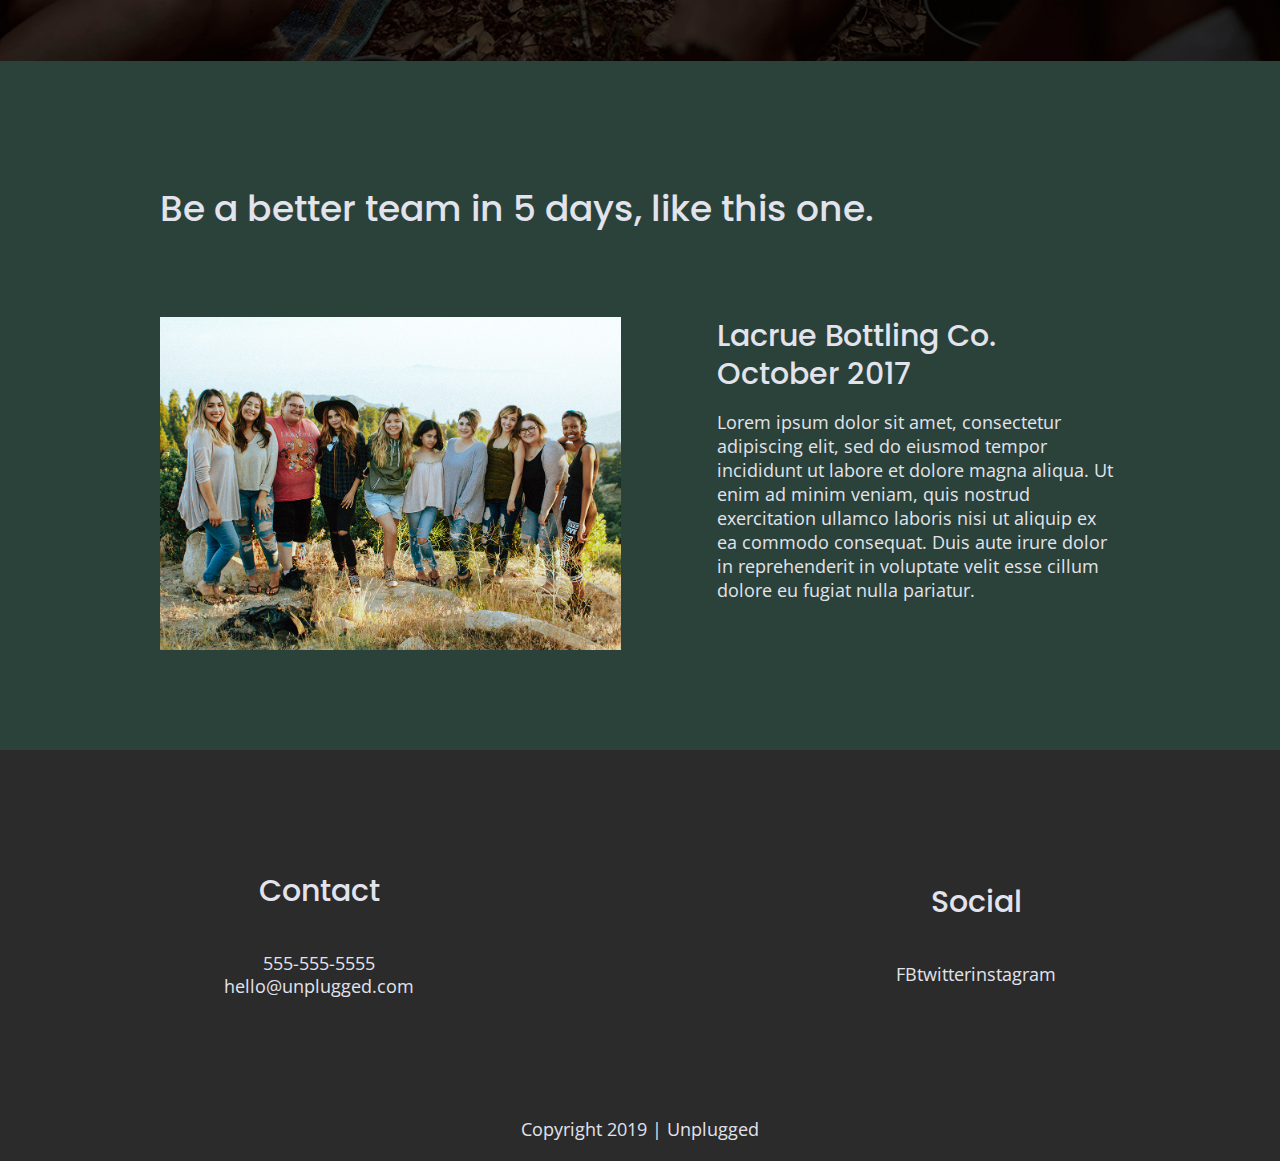
==== commit ffb8bc08: "Responsified fonts and images" ====
--- a/index.html
+++ b/index.html
@@ -28,9 +28,11 @@
 <body>
   <header>
     <div class="content-wrapper">
-      <a href="#">
-        <img src="" alt="unplugged logo">
-      </a>
+      <figure>
+        <a href="#">        
+          <img src="img/unpluggedlogo.jpg" alt="unplugged logo">
+        </a>
+    </figure>
       <div class="header-divider"></div>
         <nav>
           <ul>
@@ -47,7 +49,6 @@
         <h1> Retreat from the desk, return refreshed.</h1>
       </div>
     </section>
-
     <aside>
       <div class="content-wrapper">
         <div class="form-description">
@@ -104,13 +105,15 @@
     <section class= "reviews">
       <div class= "content-wrapper">
           <h2>Be a better team in 5 days, like this one.</h2>
-          <img src="" alt="LaCrue group photo">
-        <article>
-          <div class="review-quote">
-          <h3>Lacrue Bottlin Co. October 2017</h3>
-          <p>Lorem ipsum dolor sit amet, consectetur adipiscing elit, sed do eiusmod tempor incididunt ut labore et dolore magna aliqua. Ut enim ad minim veniam, quis nostrud exercitation ullamco laboris nisi ut aliquip ex ea commodo consequat. Duis aute irure dolor in reprehenderit in voluptate velit esse cillum dolore eu fugiat nulla pariatur. </p>
-        </div>
-        </article>
+         <article> 
+           <figure>
+              <img src="img/lacrue-team-res.jpg" alt="LaCrue group photo">
+            </figure>
+            <div class="review-quote">
+              <h3>Lacrue Bottling Co. October 2017</h3>
+              <p>Lorem ipsum dolor sit amet, consectetur adipiscing elit, sed do eiusmod tempor incididunt ut labore et dolore magna aliqua. Ut enim ad minim veniam, quis nostrud exercitation ullamco laboris nisi ut aliquip ex ea commodo consequat. Duis aute irure dolor in reprehenderit in voluptate velit esse cillum dolore eu fugiat nulla pariatur. </p>
+            </div>
+          </article>
       </div>
     </section>
 </main>
--- a/css/main.css
+++ b/css/main.css
@@ -105,7 +105,6 @@
 body {
     font-family: 'Open Sans', sans-serif;
     font-size: 1em;
-    background-color: #2b2b2b;
     color: #e2e3ed;
 }
  
@@ -117,45 +116,38 @@
 a {
 	color: #e2e3ed;
   text-decoration: none;
-  text-transform: uppercase;
 }
  
 h2 {
   font-family: 'Poppins', sans-serif;
   font-size: 2.25em;
-  font-weight: lighter;
+  font-weight: 500;
 }
  
 h3, 
 h4 {
   font-family: 'Poppins', sans-serif;
-  font-size: 1.875em;
+  font-size: 1.5em;
   margin: 20px 0;
-  font-weight: lighter;
+  font-weight: 500;
 }
  
 p {
-	font-size: 1.125em;
-  line-height: 1.5em;
+	font-size: .875em;
+  line-height: 1.4em;
 }
  
 img {
- 
+ width:100%;
 }
  
 figure {
- 
+ margin: 0;
 }
  
 address {
   font-style: normal;
 }
- 
-.content-wrapper {
-  width: 90%;
-  margin: 50px 0;
-}
-
  
 /***** Base Styles *****/
 
@@ -165,6 +157,7 @@
 }
 
 header, footer{
+  background-color: #2b2b2b;
   display:flex;
   justify-content: center;
   align-items: center;
@@ -182,32 +175,43 @@
   flex-flow: row wrap;
 
   margin: 0;
+}
+
+header figure{
+  width: 60%;
+  display: flex;
+  justify-content: center;
+  align-items: center;
+  flex-flow: row wrap;
 }
 
 .header-divider{
   width: 100%;
   height: 1px;
-  margin: 10px 0 20px 0;
-}
-
-header nav{
+  margin: 10px 0 18px 0;
+  background: #3a3a3a;
+}
+
+header nav{ 
+  width: 65%;
+  font-size: 1.125em;
+  font-weight: 700;
+  text-transform: uppercase;
   display: flex;
   justify-content: space-around ;
   align-items: center;
   flex-flow: row wrap;
-
-  width: 60%;
 }
 
 header nav ul{
+  width: 100%;
   display:flex;
   justify-content:space-around;
-
-  width: 100%;
 }
 
 footer{
   flex-direction: column;
+  text-align: center;
 }
 
 footer .content-wrapper{
@@ -219,6 +223,11 @@
   margin: 0;
 }
 
+footer .content-wrapper {
+  width: 55%;
+  margin: 50px 0;
+}
+
 footer .contact{
   margin-bottom: 50px;
 }
@@ -237,7 +246,6 @@
 
 .copyright{
   margin: 20px 0;
-  text-align: center;
 }
 
 /***** Homepage *****/
@@ -245,12 +253,18 @@
   display: flex;
   justify-content: center;
   flex-flow: row wrap;
+
+  background: url('../img/hero-img-res.jpg');
+  background-size: cover;
+  background-position: center;
+  min-height: 500px;
 }
 
 .hero-area h1{
   font-family: 'Poppins', Helvetica, Arial, sans-serif;
   font-weight:lighter;
   font-size: 2.75em;
+  line-height: 1.2;
 }
 
 /* Aside */
@@ -293,17 +307,15 @@
 .features{
   display: flex;
   justify-content: center;
+  flex-flow: row wrap;
+
+  background: url('../img/picnic-res.jpg');
+  background-size: cover;
+  background-position: center;
 }
 
 .features h2{
   margin-bottom: 60px;
-}
-
-.features .features-items{
-  display: flex;
-  justify-content: center;
-  align-items: center;
-  flex-flow: row wrap;
 }
 
 .features article{
@@ -311,21 +323,30 @@
   margin: 30px 0;
 }
 
+.features .features-items{
+  display: flex;
+  justify-content: center;
+  align-items: center;
+  flex-flow: row wrap;
+}
+
 .features p{
+  text-align: center;
   margin: 0;
 }
 
 /* Reviews */
 
 .reviews{
+  background-color: #2a423a;
   display:flex;
   justify-content: center;
-  flex-flow: row wrap;
-  background-color: #2a423a;
+  flex-flow: row wrap; 
 }
 
 .reviews h2{
   margin-bottom: 40px;
+  line-height: 1;
 }
 
 .reviews h3{
@@ -336,6 +357,7 @@
 /***** ABOUT *****/
 
 .mission{
+  background-color: #527158;
   display: flex;
   justify-content: center;
   align-items: center;
@@ -343,6 +365,7 @@
 }
 
 .contact-section{
+  background-color: #2a423a;
   display:flex;
   justify-content: center;
   align-items: center;
@@ -357,6 +380,7 @@
 /***** FAQ PAGE *****/
 
 .faq-section{
+  background-color: #527158;
   display: flex;
   justify-content: center;
   align-items: center;
@@ -364,6 +388,7 @@
 }
 
 .faq-section .content-wrapper{
+  margin: 50px 0 0 0;
   display: flex;
   justify-content: center;
   align-items: center;
@@ -372,10 +397,15 @@
 
 .faq-section h2{
   margin-bottom: 40px;
+  line-height: 1;
 }
 
 .faq-content {
   margin-bottom: 50px;
+}
+
+.faq-content h4 {
+  line-height: 1.333;
 }
 
 
@@ -478,6 +508,16 @@
       margin: 100px 0;
     }
 
+    h2 {
+      font-size: 2.25em;
+      line-height: 1.333;
+    }
+  
+    h3 {
+        font-size: 1.5em;
+        line-height: 1.25;
+    }
+
     /***** HOME *****/
 
     /* Header */
@@ -488,7 +528,11 @@
 
     header .content-wrapper{
       width: 100%;
-      justify-content: center;
+      justify-content: space-between;
+    }
+
+    header figure{
+      width:28%;
     }
 
     header nav{
@@ -496,7 +540,6 @@
     }
 
     header nav ul{
-      display:flex;
       justify-content:space-between;
     }
 
@@ -505,6 +548,16 @@
   }
 
   /* Hero section*/
+
+  .hero-area {
+    min-height: 600px;
+  }
+
+  .hero-area h1 {
+    font-size: 3em;
+    line-height: 1;
+    margin: 0;
+}
 
   /* Aside */
   aside .content-wrapper {
@@ -522,6 +575,10 @@
 
   /* Features */
 
+  .features h2 {
+    margin-bottom: 20px;
+  }
+
   .features article{
     display: flex;
     justify-content: center;
@@ -531,7 +588,7 @@
   }
 
   .features .feature-description{
-    width:50%;
+    width: 62%;
   }
 
   /* Reviews */
@@ -540,8 +597,18 @@
     justify-content: space-between;
   }
 
-  .reviews article div{
-    width: 50%;
+  .reviews h2 {
+    width: 85%;
+  }
+
+  .reviews article figure,
+  .reviews article div {
+    width: 48%;
+  }
+
+  .reviews h3 {
+    width: 75%;
+    margin: 0;
   }
 
   /* Footer */
@@ -554,11 +621,21 @@
     display:flex;
     justify-content:space-between;
     align-items: center;
+    flex-direction: row;
   }
 
   footer .contact{
     margin-bottom: 0;
   }
+
+  footer h4 {
+    font-size: 1.5em;
+    margin-bottom: 40px;
+  }
+
+  footer p {
+    line-height: 1.285;
+}
 
   footer .copyright{
     width: 100%;
@@ -587,6 +664,10 @@
     align-items:flex-start;
   }
 
+  .contact-content h4 {
+    font-size: 1.5em;
+  }
+
   /***** FAQ *****/
   .faq-section .content-wrapper {
     justify-content: space-between;
@@ -600,22 +681,51 @@
       width: 100%;
   }
 
-
-
-}
+  .faq-section h4,
+  .faq-section p {
+      font-size: .875em;
+      line-height: 1.125;
+  }
+
+}
+
 @media screen and (min-width: 1200px) {
     /* Desktop */
-   
-/* Base styles */
-    .content-wrapper{
+    
+    /* Base styles */
+    header {
+      padding: 15px 0;
+    }
+  
+    .content-wrapper {
       max-width: 960px;
     }
+  
+    h2 {
+      font-size: 2.25em;
+    }
+  
+    h3,
+    h4 {
+        font-size: 1.875em;
+    }
+  
+    p {
+        font-size: 1.125em;
+        line-height: 1.333;
+    }
+
 
     /* HOME PAGE */
+    
+    /* header figure{
+      width:23%;
+    } */
 
     /* Hero */
     .hero-area h1{
-      width: 60%;
+      font-size: 3.75em;
+      width: 80%;
     }
 
     /* Aside */
@@ -628,6 +738,10 @@
         width: 30%;
     }
 
+    .form-description p {
+      font-size: 1.125em;
+    }
+
     /* Features */
     .features h2{
       width: 90%;
@@ -640,21 +754,38 @@
     /* Reviews */
     .reviews article div {
       width: 42%;
+    }
+
+    .reviews h2 {
+      padding-bottom: 50px;
+    }
+
+    footer h4 {
+      font-size: 1.875em;
     }
 
     /* ABOUT PAGE */
     .mission h2,
     .contact-section .content-wrapper h2 {
         width: 96%;
+        font-size: 3em;
+    }
+
+    .contact-content h4 {
+      font-size: 1.875em;
     }
 
     /* FAQ PAGE */
-    .faq h2 {
+    .faq-section h2 {
       width: 100%;
-  }
-  
-
-
+      font-size: 3em;
+    }
+
+    .faq-section h4,
+  .faq-section p {
+      font-size: 1.125em;
+      line-height: 1;
+  }
 }
 
 @media print,
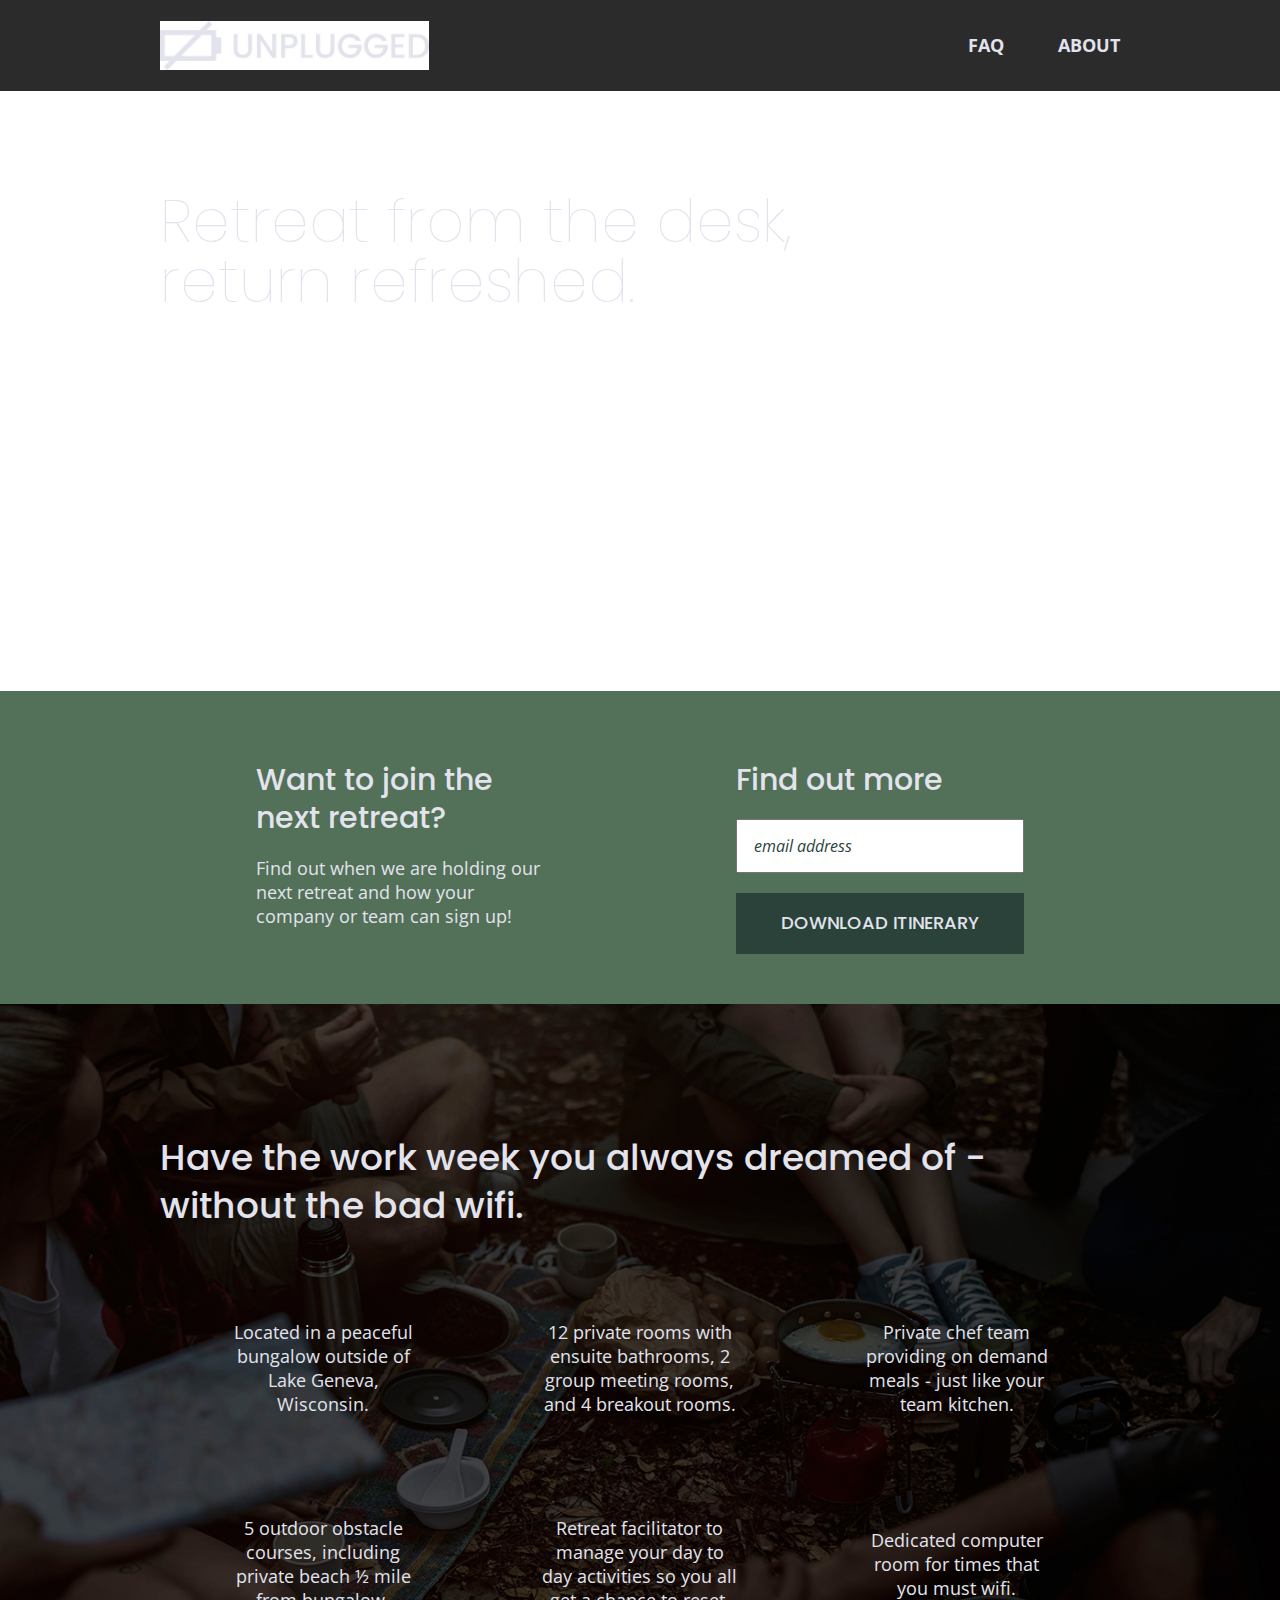
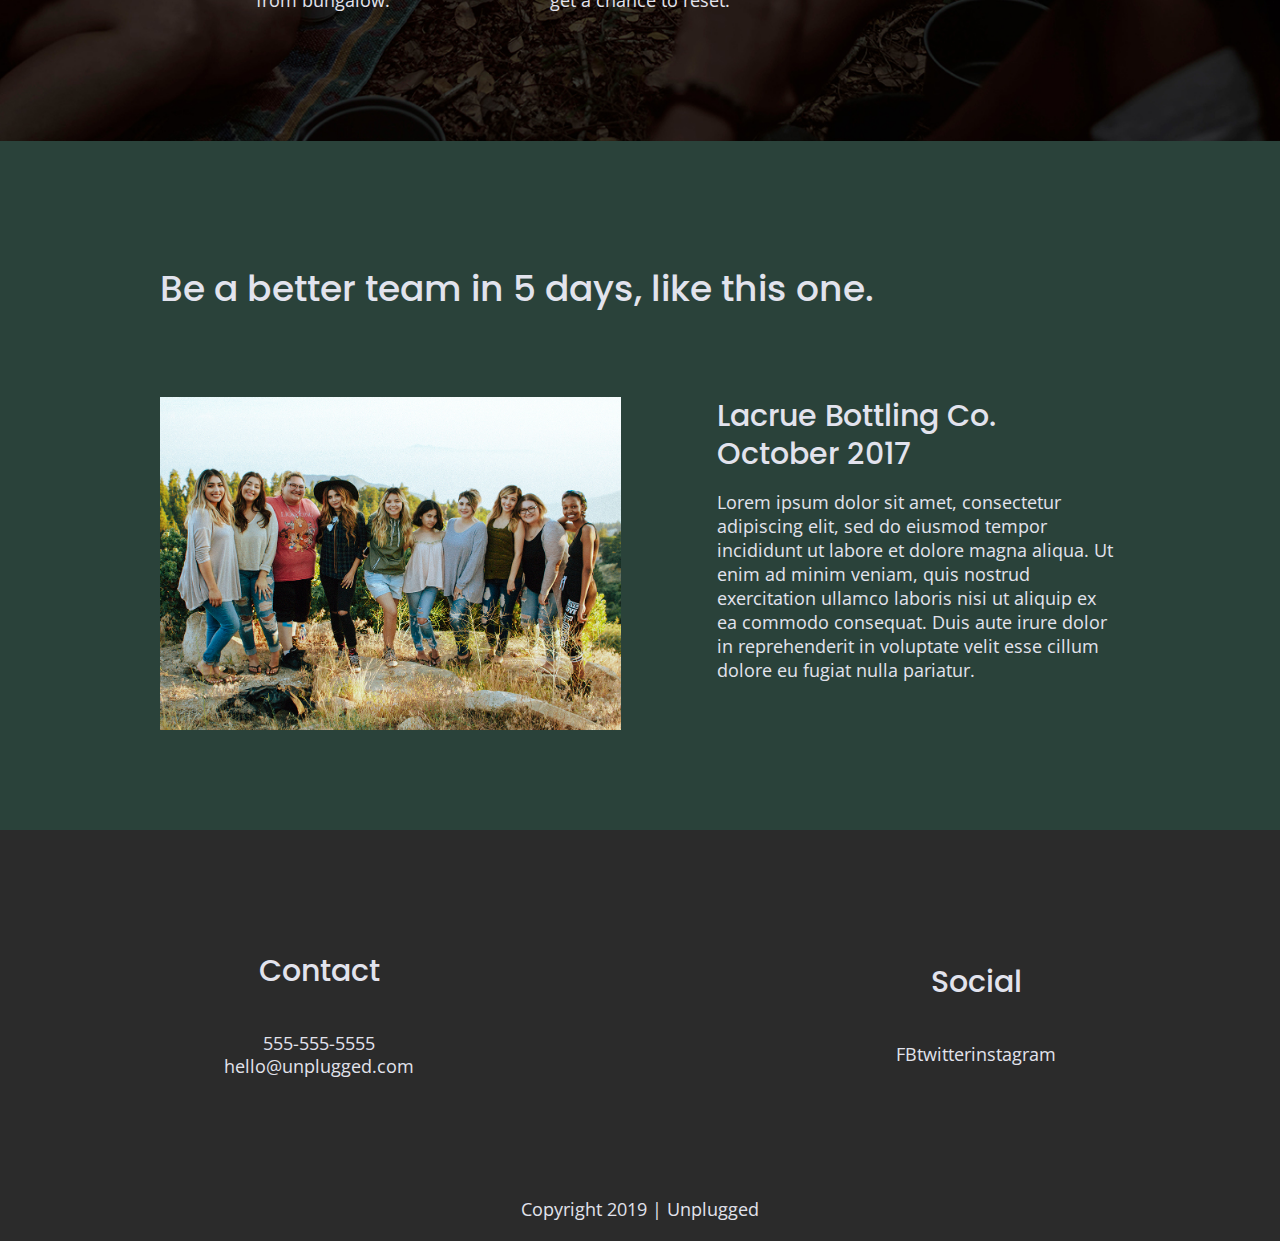
==== commit 6758845b: "Added icons to feeatures section" ====
--- a/index.html
+++ b/index.html
@@ -21,6 +21,9 @@
   
   <!-- Google Fonts -->
   <link href="https://fonts.googleapis.com/css?family=Open+Sans:400,700|Poppins:500,700" rel="stylesheet">
+
+  <!-- FontAwesome CDN version 5.5 -->
+  <link rel="stylesheet" href="https://use.fontawesome.com/releases/v5.5.0/css/all.css" integrity="sha384-B4dIYHKNBt8Bc12p+WXckhzcICo0wtJAoU8YZTY5qE0Id1GSseTk6S+L3BlXeVIU" crossorigin="anonymous">
 
   <meta name="theme-color" content="#fafafa">
 </head>
@@ -69,32 +72,32 @@
         <h2>Have the work week you always dreamed of - without the bad wifi.</h2>
         <div class= "features-items">
           <article>
-            <p class="fontawesome-icon"></p>
+            <i class="fas fa-campground"></i>
             <p class= "feature-description">Located in a peaceful bungalow outside of Lake Geneva, Wisconsin. </p>
           </article>
 
           <article>
-            <p class="fontawesome-icon"></p>
+            <i class="fas fa-bed"></i>
             <p class= "feature-description">12 private rooms with ensuite bathrooms, 2 group meeting rooms, and 4 breakout rooms.</p>
           </article>
 
           <article>
-            <p class="fontawesome-icon"></p>
+            <i class="fas fa-utensils"></i>
             <p class= "feature-description">Private chef team providing on demand meals - just like your team kitchen.</p>
           </article>
 
           <article>
-            <p class="fontawesome-icon"></p>
+            <i class="fas fa-shoe-prints"></i>
             <p class= "feature-description">5 outdoor obstacle courses, including private beach ½ mile from bungalow.</p>
           </article>
 
           <article>
-            <p class="fontawesome-icon"></p>
+            <i class="fas fa-smile"></i>
             <p class= "feature-description">Retreat facilitator to manage your day to day activities so you all get a chance to reset.</p>
           </article>
 
           <article>
-            <p class="fontawesome-icon"></p>
+            <i class="fas fa-wifi"></i>
             <p class= "feature-description">Dedicated computer room for times that you must wifi.</p>
           </article>
       </div>
--- a/css/main.css
+++ b/css/main.css
@@ -323,6 +323,11 @@
   margin: 30px 0;
 }
 
+.features i {
+	font-size: 3.75em;
+  margin-bottom: 40px;
+}
+
 .features .features-items{
   display: flex;
   justify-content: center;
@@ -362,6 +367,22 @@
   justify-content: center;
   align-items: center;
   flex-flow: row wrap;
+}
+
+.map figure{
+  width:100%;
+  height: 0;
+  padding-bottom: 125%;
+  overflow: hidden;
+  position: relative;
+}
+
+.map iframe{
+  width: 100%;
+  height: 100%;
+  position: absolute;
+  top: 0;
+  left: 0;
 }
 
 .contact-section{
@@ -654,6 +675,10 @@
     width: 45%;
   }
 
+  .map figure{
+    padding-bottom: 45.5%;
+  }
+
   .contact-section .content-wrapper h2 {
     width: 80%;
   }
@@ -769,6 +794,10 @@
     .contact-section .content-wrapper h2 {
         width: 96%;
         font-size: 3em;
+    }
+
+    .map figure {
+      padding-bottom: 37.5%;
     }
 
     .contact-content h4 {
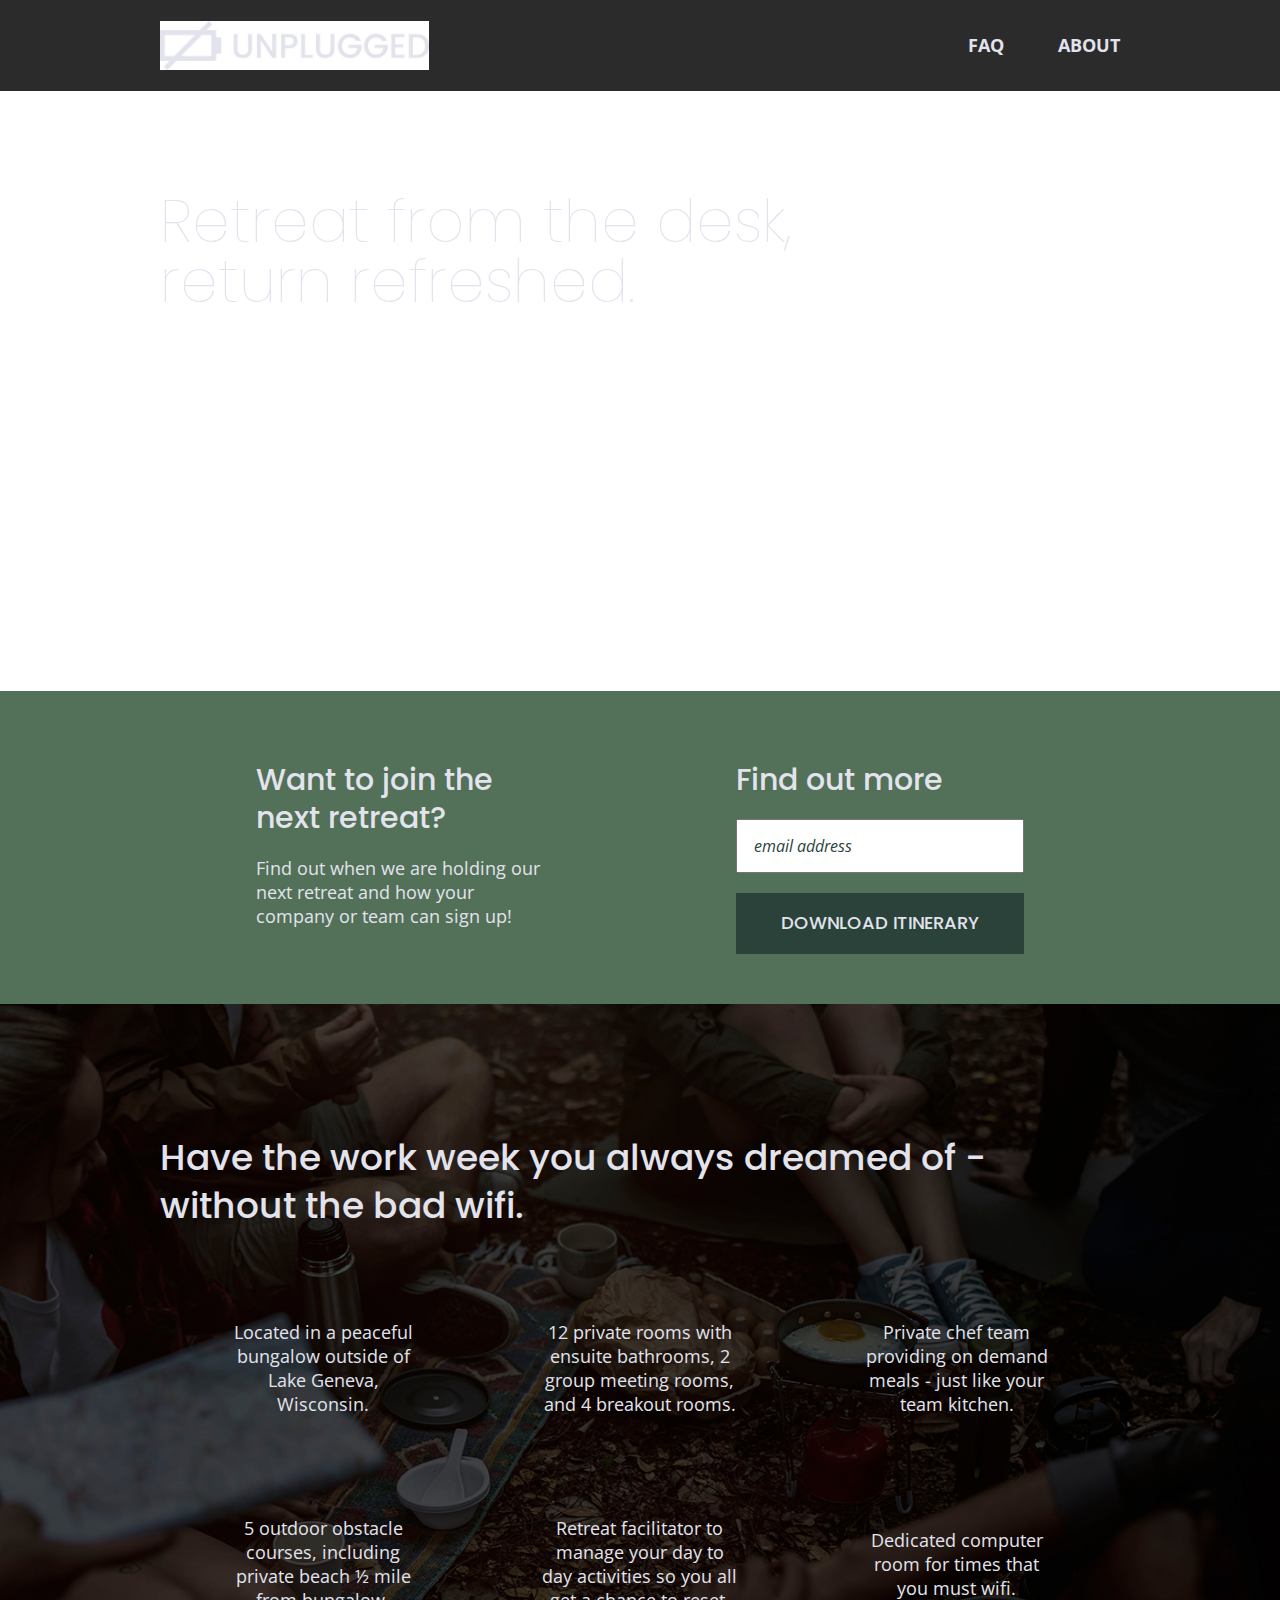
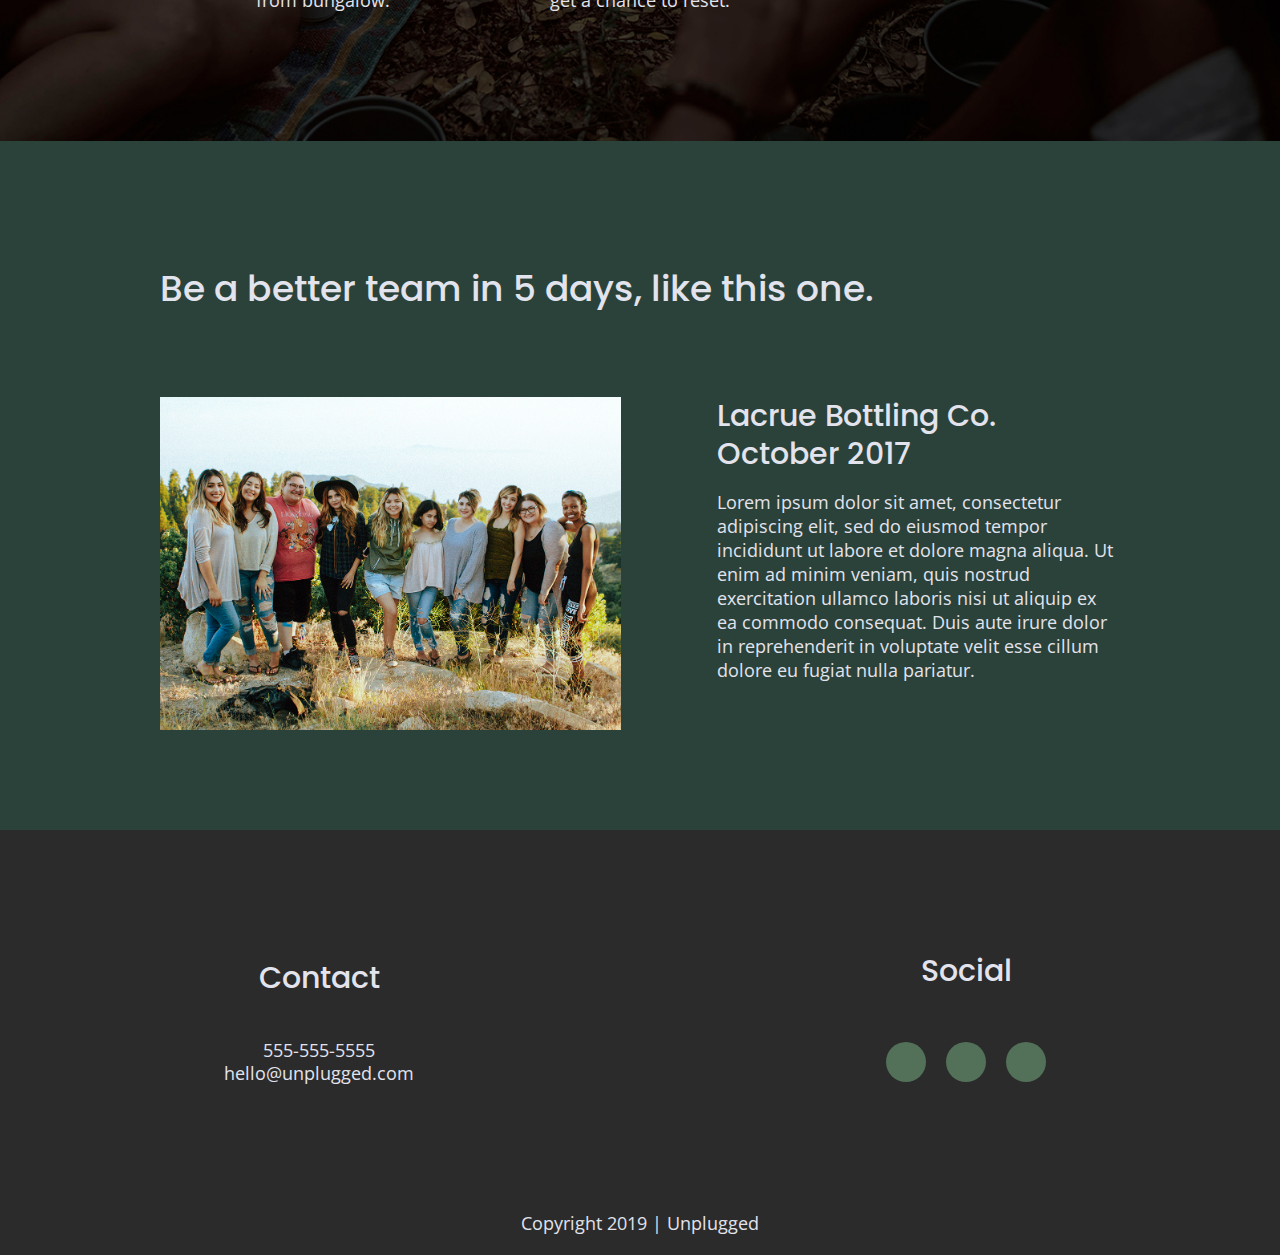
==== commit 55116b81: "Added social icons" ====
--- a/index.html
+++ b/index.html
@@ -136,13 +136,13 @@
         <h4>Social</h4>
         <div class="social-icons">
           <p>
-            <a href="https://www.facebook.com/yoursite" target="_blank">FB</a>
+            <a href="https://www.facebook.com/" target="_blank"><i class="fab fa-facebook"></i></a>
           </p>
           <p>
-            <a href="https://www.twitter.com/yoursite" target="_blank">twitter</a>
+            <a href="https://www.twitter.com/" target="_blank"><i class="fab fa-twitter"></i></a>
           </p>
           <p>
-            <a href="https://www.instagram.com/yoursite" target="_blank">instagram</a>
+            <a href="https://www.instagram.com/yoursite" target="_blank"><i class="fab fa-instagram"></i></a>
           </p>
         </div>
       </div>
--- a/css/main.css
+++ b/css/main.css
@@ -239,9 +239,18 @@
 }
 
 footer .social-icons p {
-  display: flex;
-  justify-content: center;
-  align-items: center;
+  background-color: #527158;
+  border-radius: 50%;
+  width: 40px;
+  height: 40px;
+  margin: 10px;
+  display: flex;
+  justify-content: center;
+  align-items: center;
+}
+
+footer .social-icons p i {
+  font-size: 1.3125em;
 }
 
 .copyright{
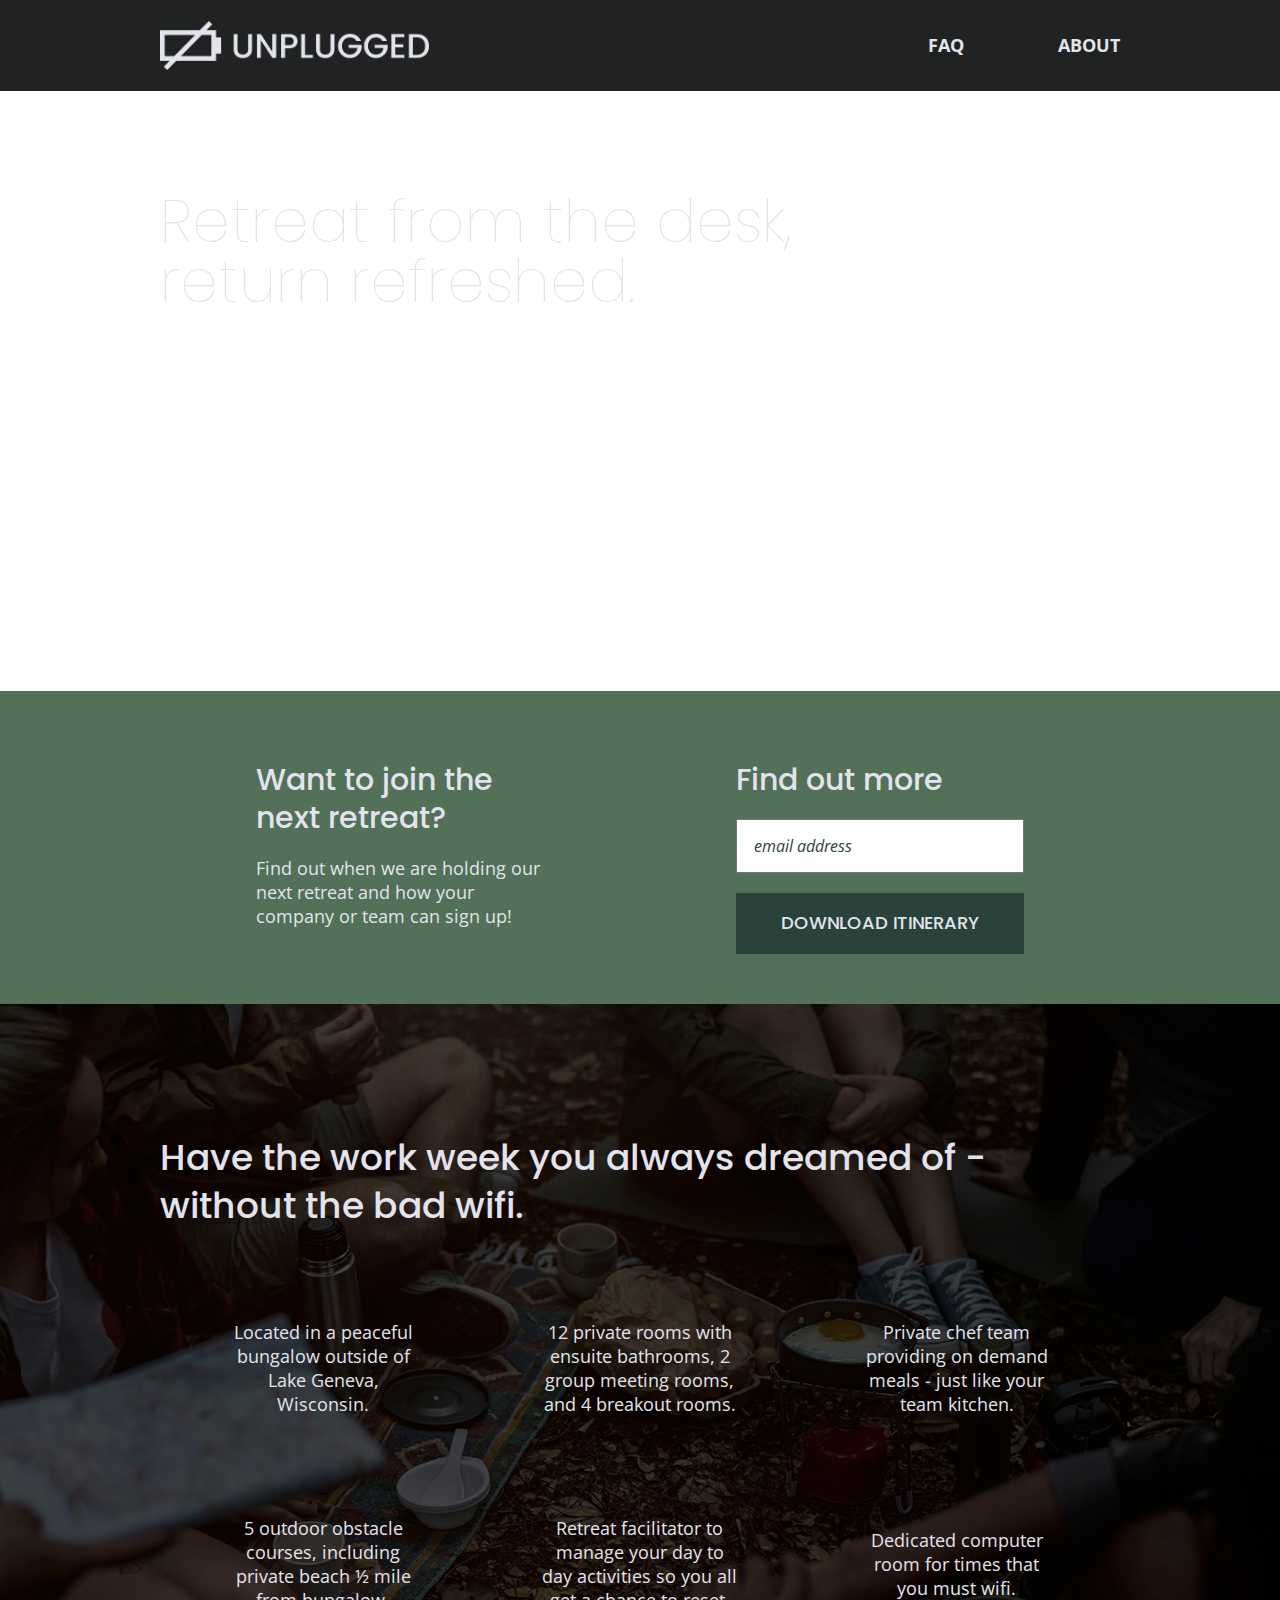
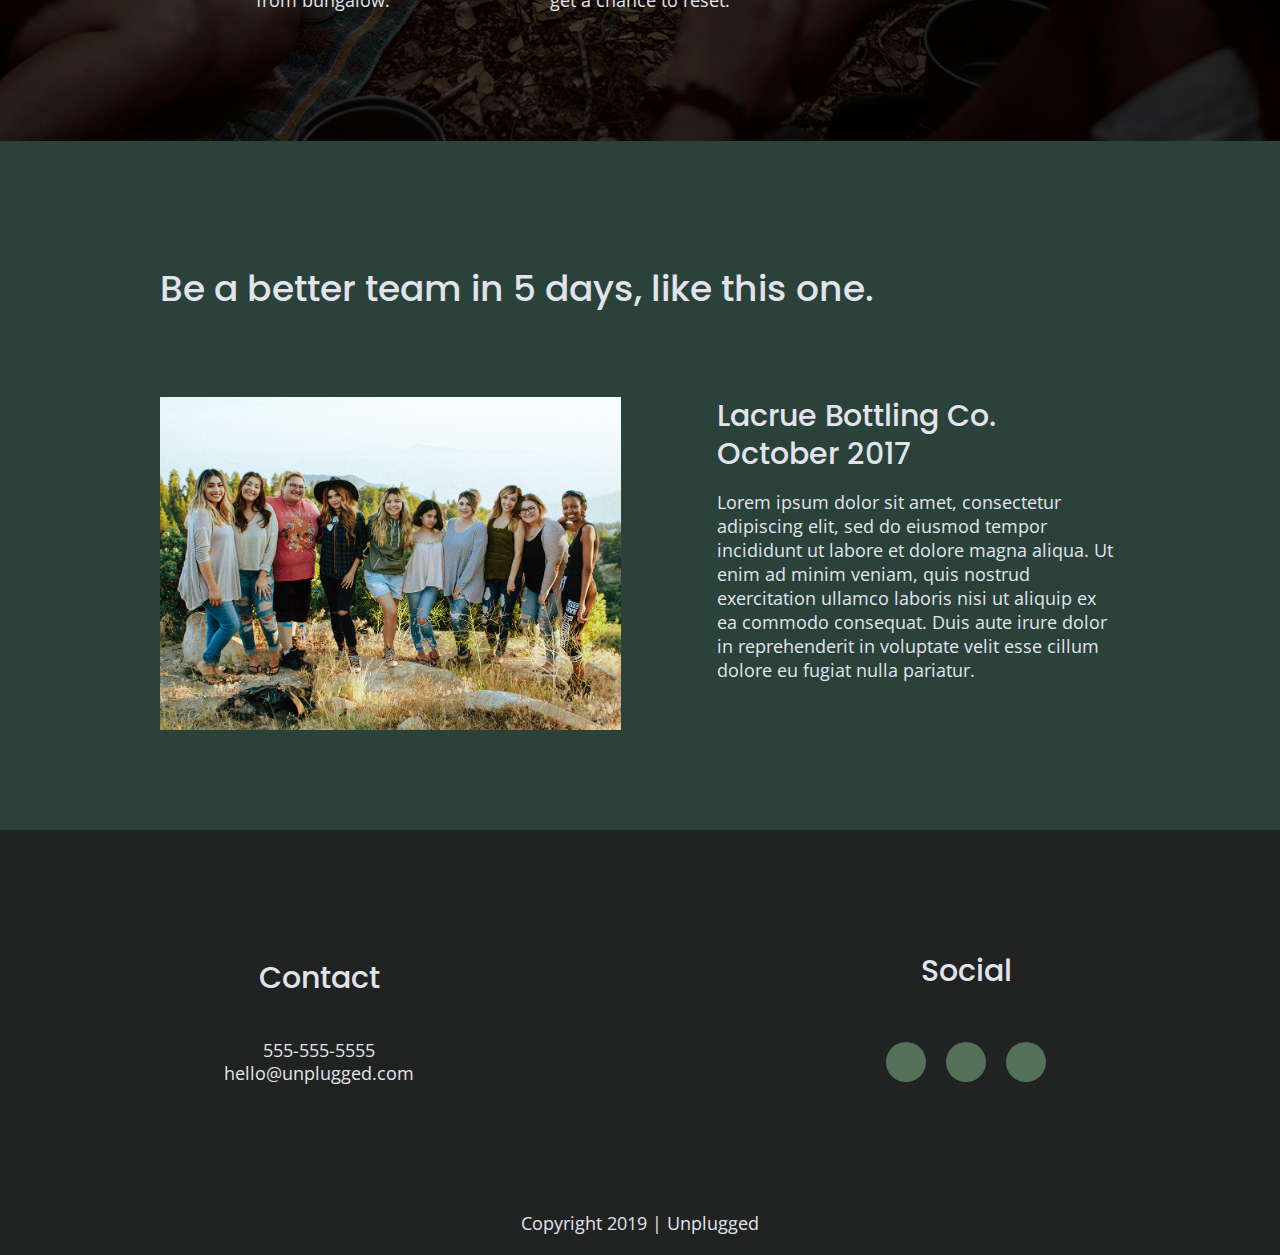
==== commit 7d747535: "Minor padding and margin fixes" ====
--- a/index.html
+++ b/index.html
@@ -33,7 +33,7 @@
     <div class="content-wrapper">
       <figure>
         <a href="#">        
-          <img src="img/unpluggedlogo.jpg" alt="unplugged logo">
+          <img src="img/unpluggedlogo.png" alt="unplugged logo">
         </a>
     </figure>
       <div class="header-divider"></div>
--- a/css/main.css
+++ b/css/main.css
@@ -157,7 +157,7 @@
 }
 
 header, footer{
-  background-color: #2b2b2b;
+  background-color: #202322;;
   display:flex;
   justify-content: center;
   align-items: center;
@@ -548,6 +548,10 @@
         line-height: 1.25;
     }
 
+    ul{
+      padding-left: 0;
+    }
+
     /***** HOME *****/
 
     /* Header */
